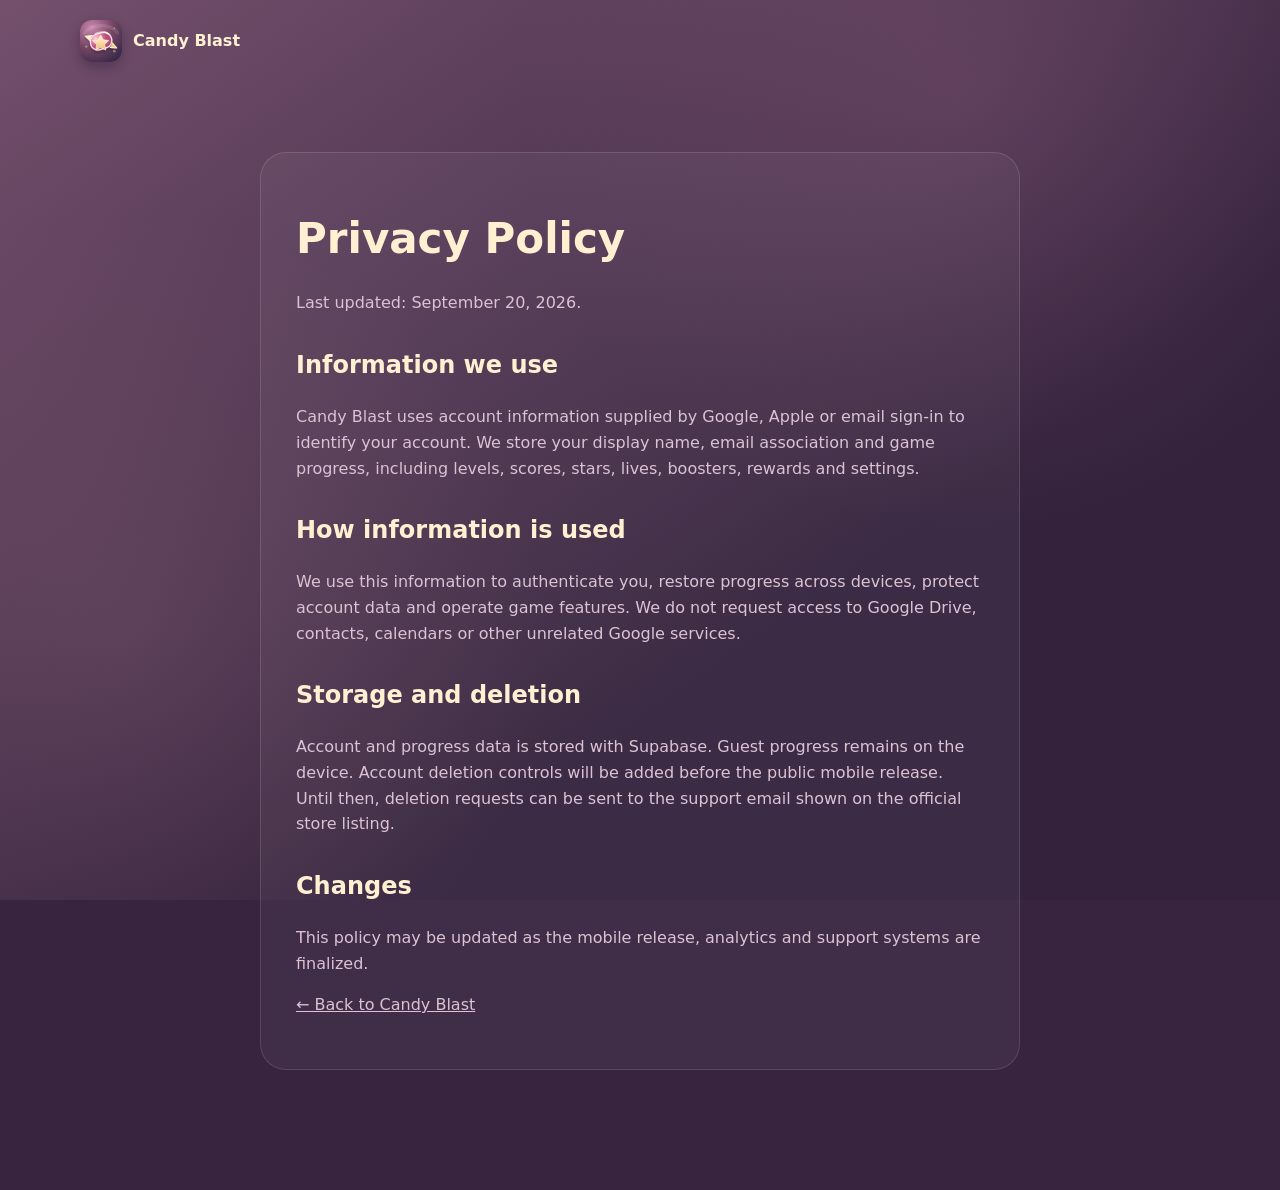
==== privacy.html @ 907bdbed "Launch Candy Blast official website" ====
<!doctype html><html lang="en"><head><meta charset="utf-8"><meta name="viewport" content="width=device-width,initial-scale=1"><title>Privacy — Candy Blast</title><link rel="stylesheet" href="styles.css"></head><body><header class="site-header"><a class="brand" href="/"><img src="images/ui/app.svg" alt=""><span>Candy Blast</span></a></header><main class="legal"><h1>Privacy Policy</h1><p>Last updated: September 20, 2026.</p><h2>Information we use</h2><p>Candy Blast uses account information supplied by Google, Apple or email sign-in to identify your account. We store your display name, email association and game progress, including levels, scores, stars, lives, boosters, rewards and settings.</p><h2>How information is used</h2><p>We use this information to authenticate you, restore progress across devices, protect account data and operate game features. We do not request access to Google Drive, contacts, calendars or other unrelated Google services.</p><h2>Storage and deletion</h2><p>Account and progress data is stored with Supabase. Guest progress remains on the device. Account deletion controls will be added before the public mobile release. Until then, deletion requests can be sent to the support email shown on the official store listing.</p><h2>Changes</h2><p>This policy may be updated as the mobile release, analytics and support systems are finalized.</p><p><a href="/">← Back to Candy Blast</a></p></main></body></html>
---- styles.css ----
:root{--plum:#493254;--wine:#76506d;--cream:#fff0d2;--pink:#f3a9bf;--mint:#d7edbd;--ink:#3d263c}*{box-sizing:border-box}html{scroll-behavior:smooth}body{margin:0;color:var(--cream);background:#38243f;font:500 16px/1.6 ui-rounded,"Segoe UI",system-ui,sans-serif}body::before{content:"";position:fixed;inset:0;z-index:-1;background:radial-gradient(circle at 75% 10%,#a46e913d,transparent 35%),radial-gradient(circle at 10% 70%,#e5a9b41c,transparent 32%),linear-gradient(145deg,#74506d,#34223c 65%)}a{color:inherit}.site-header{width:min(1120px,calc(100% - 40px));height:82px;margin:auto;display:flex;align-items:center;justify-content:space-between}.brand{display:flex;align-items:center;gap:11px;text-decoration:none;font-weight:850}.brand img{width:42px;height:42px;border-radius:12px;box-shadow:0 5px 12px #24132e55}.site-header nav{display:flex;gap:26px}.site-header nav a,footer a{text-decoration:none;color:#ead2e1;font-size:14px}.hero{width:min(1120px,calc(100% - 40px));min-height:650px;margin:auto;display:grid;grid-template-columns:1.15fr .85fr;align-items:center;gap:70px;padding:70px 0 90px}.eyebrow{font-size:11px;letter-spacing:3px;color:var(--mint);font-weight:800}.hero h1{font-size:clamp(52px,7vw,86px);line-height:.97;letter-spacing:-4px;margin:22px 0}.hero h1 em{color:var(--pink);font-style:normal}.hero-copy>p{max-width:610px;color:#e3cadb;font-size:18px}.store-row{display:flex;flex-wrap:wrap;gap:12px;margin:32px 0 12px}.store-badge{min-width:190px;display:flex;align-items:center;gap:12px;padding:10px 17px;border:1px solid #ffffff38;border-radius:15px;background:#fff7ef;color:var(--ink);box-shadow:0 5px 0 #20122855;font-weight:850}.store-badge b{font-size:23px}.store-badge small{display:block;font-size:9px;line-height:1.1;font-weight:650}.release-note{color:#cfb1c6}.phone{width:min(330px,78vw);aspect-ratio:.51;margin:auto;padding:13px;border:2px solid #ffffff3d;border-radius:52px;background:#2c1e31;box-shadow:inset 0 2px #ffffff35,0 35px 80px #1f112a88;transform:rotate(3deg)}.phone-screen{height:100%;overflow:hidden;border-radius:40px;padding:22px;background:radial-gradient(circle at 50% 5%,#a36d8d,#563853 72%);display:flex;flex-direction:column;align-items:center}.mini-top{width:100%;display:flex;justify-content:space-between;font-size:11px}.mini-top span{width:34px;height:34px;display:grid;place-items:center;border-radius:11px;background:#f3c9a9;color:#684158;font-weight:900}.mini-top i{font-style:normal;color:#f7a0ba;letter-spacing:2px}.app-mark{width:88px;margin:64px 0 18px;border-radius:22px;filter:drop-shadow(0 9px 6px #25142e66)}.phone-screen>strong{font-size:45px;line-height:.82;text-align:center;text-shadow:0 4px #432637}.phone-screen>strong em{font-style:normal;color:#f2b3c7}.mini-candies{display:flex;align-items:center;justify-content:center;height:120px}.mini-candies img{width:78px;margin:-10px;filter:drop-shadow(0 7px 5px #28163277)}.phone button{width:86%;height:55px;border:1px solid white;border-radius:18px;background:linear-gradient(#fff5cf,#edbc89);box-shadow:inset 0 3px #fff,0 5px #9b685f;color:#71465a;font:850 19px inherit}.features{width:min(1120px,calc(100% - 40px));margin:0 auto 100px;display:grid;grid-template-columns:repeat(3,1fr);gap:16px}.features article{padding:28px;border:1px solid #ffffff20;border-radius:25px;background:#ffffff0b}.features b{font-size:30px;color:var(--mint)}.features h2{margin:8px 0;font-size:19px}.features p{margin:0;color:#cfb7c8;font-size:14px}footer{width:min(1120px,calc(100% - 40px));margin:auto;padding:26px 0 38px;border-top:1px solid #ffffff1d;display:flex;justify-content:space-between;color:#bda4b5;font-size:13px}footer span:last-child{display:flex;gap:20px}.legal{width:min(760px,calc(100% - 40px));margin:70px auto 120px;padding:35px;border:1px solid #ffffff20;border-radius:26px;background:#ffffff0b}.legal h1{font-size:42px;line-height:1.1}.legal h2{margin-top:30px}.legal p,.legal li{color:#dbc3d3}@media(max-width:760px){.site-header nav a:not(:last-child){display:none}.hero{grid-template-columns:1fr;padding-top:45px;text-align:center}.hero-copy>p{margin-inline:auto}.store-row{justify-content:center}.phone{transform:none}.features{grid-template-columns:1fr}.hero h1{letter-spacing:-2.5px}footer{gap:20px;flex-direction:column}.legal{margin-top:30px;padding:24px}}
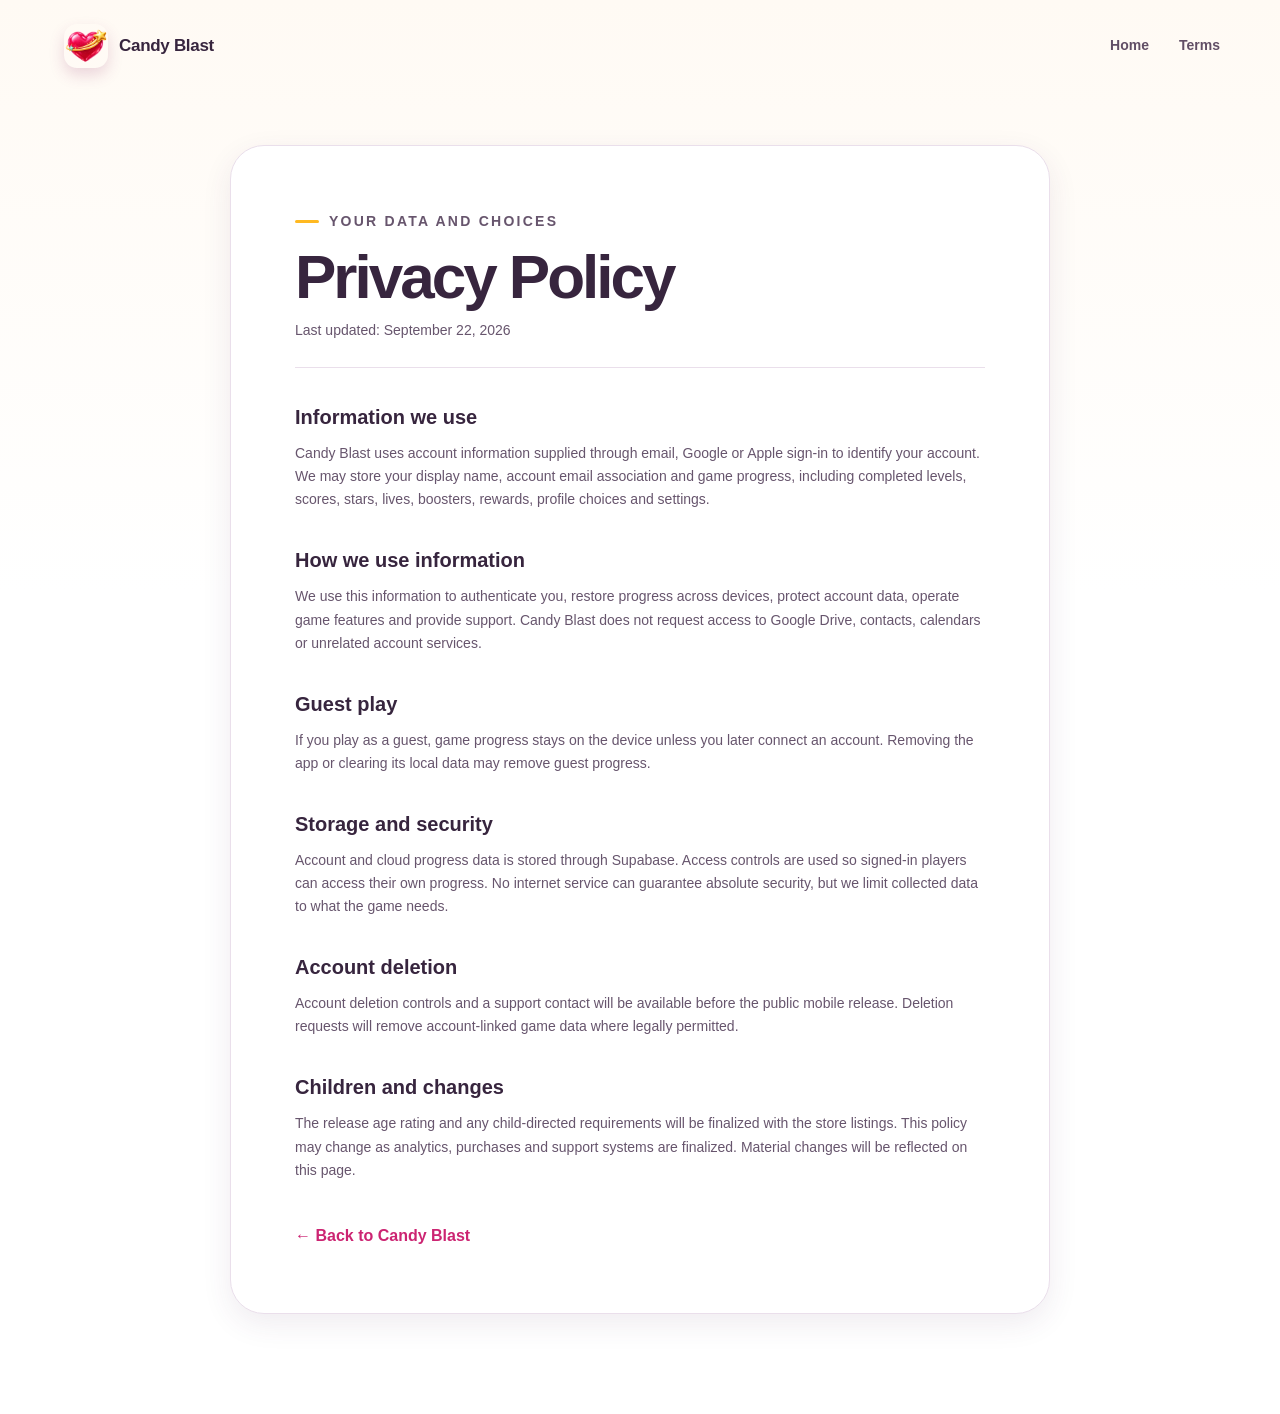
==== commit 2c39391b: "Rebuild official site with responsive light design" ====
--- a/privacy.html
+++ b/privacy.html
@@ -1 +1,42 @@
-<!doctype html><html lang="en"><head><meta charset="utf-8"><meta name="viewport" content="width=device-width,initial-scale=1"><title>Privacy — Candy Blast</title><link rel="stylesheet" href="styles.css"></head><body><header class="site-header"><a class="brand" href="/"><img src="images/ui/app.svg" alt=""><span>Candy Blast</span></a></header><main class="legal"><h1>Privacy Policy</h1><p>Last updated: September 20, 2026.</p><h2>Information we use</h2><p>Candy Blast uses account information supplied by Google, Apple or email sign-in to identify your account. We store your display name, email association and game progress, including levels, scores, stars, lives, boosters, rewards and settings.</p><h2>How information is used</h2><p>We use this information to authenticate you, restore progress across devices, protect account data and operate game features. We do not request access to Google Drive, contacts, calendars or other unrelated Google services.</p><h2>Storage and deletion</h2><p>Account and progress data is stored with Supabase. Guest progress remains on the device. Account deletion controls will be added before the public mobile release. Until then, deletion requests can be sent to the support email shown on the official store listing.</p><h2>Changes</h2><p>This policy may be updated as the mobile release, analytics and support systems are finalized.</p><p><a href="/">← Back to Candy Blast</a></p></main></body></html>+<!doctype html>
+<html lang="en">
+<head>
+  <meta charset="utf-8">
+  <meta name="viewport" content="width=device-width, initial-scale=1, viewport-fit=cover">
+  <meta name="theme-color" content="#fffaf4">
+  <meta name="description" content="Candy Blast privacy policy.">
+  <title>Privacy Policy — Candy Blast</title>
+  <link rel="icon" href="images/ui/app-icon-512.png">
+  <link rel="stylesheet" href="styles.css">
+  <script defer src="script.js"></script>
+</head>
+<body class="legal-page">
+  <a class="skip-link" href="#main">Skip to content</a>
+  <header class="site-header is-scrolled" data-header>
+    <div class="nav-shell">
+      <a class="brand" href="/" aria-label="Candy Blast home"><img src="images/ui/app-icon-512.png" alt="" width="48" height="48"><span>Candy Blast</span></a>
+      <nav class="site-nav legal-nav" aria-label="Legal navigation"><a href="/">Home</a><a href="terms.html">Terms</a></nav>
+    </div>
+  </header>
+  <main class="legal-main" id="main">
+    <article class="legal-card">
+      <p class="eyebrow"><span></span> Your data and choices</p>
+      <h1>Privacy Policy</h1>
+      <p class="legal-date">Last updated: September 22, 2026</p>
+      <h2>Information we use</h2>
+      <p>Candy Blast uses account information supplied through email, Google or Apple sign-in to identify your account. We may store your display name, account email association and game progress, including completed levels, scores, stars, lives, boosters, rewards, profile choices and settings.</p>
+      <h2>How we use information</h2>
+      <p>We use this information to authenticate you, restore progress across devices, protect account data, operate game features and provide support. Candy Blast does not request access to Google Drive, contacts, calendars or unrelated account services.</p>
+      <h2>Guest play</h2>
+      <p>If you play as a guest, game progress stays on the device unless you later connect an account. Removing the app or clearing its local data may remove guest progress.</p>
+      <h2>Storage and security</h2>
+      <p>Account and cloud progress data is stored through Supabase. Access controls are used so signed-in players can access their own progress. No internet service can guarantee absolute security, but we limit collected data to what the game needs.</p>
+      <h2>Account deletion</h2>
+      <p>Account deletion controls and a support contact will be available before the public mobile release. Deletion requests will remove account-linked game data where legally permitted.</p>
+      <h2>Children and changes</h2>
+      <p>The release age rating and any child-directed requirements will be finalized with the store listings. This policy may change as analytics, purchases and support systems are finalized. Material changes will be reflected on this page.</p>
+      <a class="legal-back" href="/">← Back to Candy Blast</a>
+    </article>
+  </main>
+</body>
+</html>
--- a/styles.css
+++ b/styles.css
@@ -1 +1,620 @@
-:root{--plum:#493254;--wine:#76506d;--cream:#fff0d2;--pink:#f3a9bf;--mint:#d7edbd;--ink:#3d263c}*{box-sizing:border-box}html{scroll-behavior:smooth}body{margin:0;color:var(--cream);background:#38243f;font:500 16px/1.6 ui-rounded,"Segoe UI",system-ui,sans-serif}body::before{content:"";position:fixed;inset:0;z-index:-1;background:radial-gradient(circle at 75% 10%,#a46e913d,transparent 35%),radial-gradient(circle at 10% 70%,#e5a9b41c,transparent 32%),linear-gradient(145deg,#74506d,#34223c 65%)}a{color:inherit}.site-header{width:min(1120px,calc(100% - 40px));height:82px;margin:auto;display:flex;align-items:center;justify-content:space-between}.brand{display:flex;align-items:center;gap:11px;text-decoration:none;font-weight:850}.brand img{width:42px;height:42px;border-radius:12px;box-shadow:0 5px 12px #24132e55}.site-header nav{display:flex;gap:26px}.site-header nav a,footer a{text-decoration:none;color:#ead2e1;font-size:14px}.hero{width:min(1120px,calc(100% - 40px));min-height:650px;margin:auto;display:grid;grid-template-columns:1.15fr .85fr;align-items:center;gap:70px;padding:70px 0 90px}.eyebrow{font-size:11px;letter-spacing:3px;color:var(--mint);font-weight:800}.hero h1{font-size:clamp(52px,7vw,86px);line-height:.97;letter-spacing:-4px;margin:22px 0}.hero h1 em{color:var(--pink);font-style:normal}.hero-copy>p{max-width:610px;color:#e3cadb;font-size:18px}.store-row{display:flex;flex-wrap:wrap;gap:12px;margin:32px 0 12px}.store-badge{min-width:190px;display:flex;align-items:center;gap:12px;padding:10px 17px;border:1px solid #ffffff38;border-radius:15px;background:#fff7ef;color:var(--ink);box-shadow:0 5px 0 #20122855;font-weight:850}.store-badge b{font-size:23px}.store-badge small{display:block;font-size:9px;line-height:1.1;font-weight:650}.release-note{color:#cfb1c6}.phone{width:min(330px,78vw);aspect-ratio:.51;margin:auto;padding:13px;border:2px solid #ffffff3d;border-radius:52px;background:#2c1e31;box-shadow:inset 0 2px #ffffff35,0 35px 80px #1f112a88;transform:rotate(3deg)}.phone-screen{height:100%;overflow:hidden;border-radius:40px;padding:22px;background:radial-gradient(circle at 50% 5%,#a36d8d,#563853 72%);display:flex;flex-direction:column;align-items:center}.mini-top{width:100%;display:flex;justify-content:space-between;font-size:11px}.mini-top span{width:34px;height:34px;display:grid;place-items:center;border-radius:11px;background:#f3c9a9;color:#684158;font-weight:900}.mini-top i{font-style:normal;color:#f7a0ba;letter-spacing:2px}.app-mark{width:88px;margin:64px 0 18px;border-radius:22px;filter:drop-shadow(0 9px 6px #25142e66)}.phone-screen>strong{font-size:45px;line-height:.82;text-align:center;text-shadow:0 4px #432637}.phone-screen>strong em{font-style:normal;color:#f2b3c7}.mini-candies{display:flex;align-items:center;justify-content:center;height:120px}.mini-candies img{width:78px;margin:-10px;filter:drop-shadow(0 7px 5px #28163277)}.phone button{width:86%;height:55px;border:1px solid white;border-radius:18px;background:linear-gradient(#fff5cf,#edbc89);box-shadow:inset 0 3px #fff,0 5px #9b685f;color:#71465a;font:850 19px inherit}.features{width:min(1120px,calc(100% - 40px));margin:0 auto 100px;display:grid;grid-template-columns:repeat(3,1fr);gap:16px}.features article{padding:28px;border:1px solid #ffffff20;border-radius:25px;background:#ffffff0b}.features b{font-size:30px;color:var(--mint)}.features h2{margin:8px 0;font-size:19px}.features p{margin:0;color:#cfb7c8;font-size:14px}footer{width:min(1120px,calc(100% - 40px));margin:auto;padding:26px 0 38px;border-top:1px solid #ffffff1d;display:flex;justify-content:space-between;color:#bda4b5;font-size:13px}footer span:last-child{display:flex;gap:20px}.legal{width:min(760px,calc(100% - 40px));margin:70px auto 120px;padding:35px;border:1px solid #ffffff20;border-radius:26px;background:#ffffff0b}.legal h1{font-size:42px;line-height:1.1}.legal h2{margin-top:30px}.legal p,.legal li{color:#dbc3d3}@media(max-width:760px){.site-header nav a:not(:last-child){display:none}.hero{grid-template-columns:1fr;padding-top:45px;text-align:center}.hero-copy>p{margin-inline:auto}.store-row{justify-content:center}.phone{transform:none}.features{grid-template-columns:1fr}.hero h1{letter-spacing:-2.5px}footer{gap:20px;flex-direction:column}.legal{margin-top:30px;padding:24px}}
+:root {
+  --ink: #37253e;
+  --ink-soft: #67556d;
+  --pink: #ec3f8f;
+  --pink-deep: #cc2472;
+  --pink-soft: #fff0f7;
+  --gold: #ffb921;
+  --cream: #fffaf4;
+  --paper: #ffffff;
+  --blue: #24a9e8;
+  --green: #35bf8b;
+  --line: #eadfeb;
+  --shadow-sm: 0 10px 30px rgba(81, 48, 85, .09);
+  --shadow-lg: 0 28px 80px rgba(75, 40, 83, .16);
+  --radius-md: 24px;
+  --radius-lg: 36px;
+  --shell: min(1180px, calc(100% - 40px));
+}
+
+* { box-sizing: border-box; }
+html { scroll-behavior: smooth; scroll-padding-top: 92px; }
+body {
+  margin: 0;
+  color: var(--ink);
+  background: var(--cream);
+  font: 500 16px/1.65 "Trebuchet MS", "Segoe UI", Arial, sans-serif;
+  -webkit-font-smoothing: antialiased;
+  overflow-x: hidden;
+}
+button { font-family: inherit; }
+img, svg { display: block; max-width: 100%; }
+button, a { -webkit-tap-highlight-color: transparent; }
+a { color: inherit; }
+h1, h2, h3, p { margin-top: 0; }
+h1, h2, h3 {
+  font-family: "Arial Rounded MT Bold", "Trebuchet MS", "Segoe UI", Arial, sans-serif;
+  text-wrap: balance;
+}
+p { text-wrap: pretty; }
+.section-shell { width: var(--shell); margin-inline: auto; }
+.section-pad { padding: 112px 0; }
+.skip-link {
+  position: fixed;
+  top: 12px;
+  left: 12px;
+  z-index: 1000;
+  padding: 10px 15px;
+  color: white;
+  background: var(--ink);
+  border-radius: 10px;
+  transform: translateY(-150%);
+}
+.skip-link:focus { transform: translateY(0); }
+
+.site-header {
+  position: fixed;
+  inset: 0 0 auto;
+  z-index: 100;
+  padding-top: max(12px, env(safe-area-inset-top));
+  transition: padding .25s ease, background .25s ease, box-shadow .25s ease;
+}
+.site-header.is-scrolled {
+  padding-top: max(7px, env(safe-area-inset-top));
+  background: rgba(255, 250, 244, .88);
+  box-shadow: 0 1px rgba(88, 51, 85, .08);
+  backdrop-filter: blur(18px) saturate(1.4);
+}
+.nav-shell {
+  width: var(--shell);
+  min-height: 68px;
+  margin-inline: auto;
+  padding: 8px 10px 8px 14px;
+  display: flex;
+  align-items: center;
+  justify-content: space-between;
+  gap: 24px;
+}
+.brand {
+  display: inline-flex;
+  align-items: center;
+  gap: 11px;
+  color: var(--ink);
+  text-decoration: none;
+  font-size: 17px;
+  font-weight: 850;
+  letter-spacing: -.3px;
+}
+.brand img { width: 44px; height: 44px; border-radius: 13px; box-shadow: 0 7px 15px rgba(146, 43, 102, .18); }
+.site-nav { display: flex; align-items: center; gap: 30px; }
+.site-nav a {
+  position: relative;
+  color: #614e65;
+  text-decoration: none;
+  font-size: 14px;
+  font-weight: 750;
+  transition: color .2s ease;
+}
+.site-nav a:not(.nav-cta)::after {
+  content: "";
+  position: absolute;
+  left: 0; right: 0; bottom: -5px;
+  height: 2px;
+  border-radius: 2px;
+  background: var(--pink);
+  transform: scaleX(0);
+  transition: transform .2s ease;
+}
+.site-nav a:hover { color: var(--pink-deep); }
+.site-nav a:hover::after { transform: scaleX(1); }
+.site-nav .nav-cta {
+  padding: 11px 18px;
+  color: white;
+  background: linear-gradient(180deg, #f75aa4, #df2d80);
+  border-radius: 14px;
+  box-shadow: 0 7px 16px rgba(222, 45, 128, .22), inset 0 1px rgba(255,255,255,.45);
+}
+.menu-button {
+  display: none;
+  width: 44px;
+  height: 44px;
+  padding: 11px;
+  border: 0;
+  border-radius: 13px;
+  background: white;
+  box-shadow: var(--shadow-sm);
+}
+.menu-button span { display: block; height: 2px; margin: 5px 0; border-radius: 2px; background: var(--ink); transition: transform .2s, opacity .2s; }
+
+.hero {
+  position: relative;
+  min-height: 820px;
+  padding: 132px 0 80px;
+  overflow: hidden;
+  background:
+    radial-gradient(circle at 75% 25%, rgba(255, 219, 121, .42), transparent 28%),
+    radial-gradient(circle at 13% 42%, rgba(255, 178, 216, .28), transparent 30%),
+    linear-gradient(180deg, #fffdf9 0%, #fff6ee 78%, #fff 100%);
+}
+.hero::before {
+  content: "";
+  position: absolute;
+  inset: 0;
+  opacity: .35;
+  pointer-events: none;
+  background-image: radial-gradient(rgba(227, 108, 161, .24) 1px, transparent 1px);
+  background-size: 24px 24px;
+  mask-image: linear-gradient(to bottom, #000, transparent 72%);
+}
+.hero-inner {
+  position: relative;
+  z-index: 2;
+  width: var(--shell);
+  margin-inline: auto;
+  display: grid;
+  grid-template-columns: minmax(0, 1fr) minmax(400px, .82fr);
+  align-items: center;
+  gap: clamp(45px, 7vw, 105px);
+}
+.hero-copy { padding: 35px 0 70px; }
+.eyebrow {
+  margin-bottom: 19px;
+  display: flex;
+  align-items: center;
+  gap: 10px;
+  color: var(--pink-deep);
+  font-size: 11px;
+  font-weight: 900;
+  letter-spacing: 2.25px;
+  text-transform: uppercase;
+}
+.eyebrow > span { width: 24px; height: 3px; border-radius: 5px; background: var(--gold); }
+.eyebrow.centered { justify-content: center; }
+.hero-logo { width: min(355px, 78%); height: auto; margin: 0 0 11px -14px; filter: drop-shadow(0 13px 13px rgba(179, 47, 113, .13)); }
+.hero h1 {
+  max-width: 650px;
+  margin-bottom: 23px;
+  font-size: clamp(46px, 5.6vw, 76px);
+  line-height: .99;
+  letter-spacing: -4.1px;
+  font-weight: 900;
+}
+.hero h1 span { color: var(--pink); }
+.hero-lead { max-width: 590px; margin-bottom: 29px; color: var(--ink-soft); font-size: clamp(17px, 2vw, 20px); line-height: 1.65; }
+.store-actions { display: flex; flex-wrap: wrap; gap: 12px; }
+.store-button {
+  min-width: 194px;
+  min-height: 60px;
+  padding: 9px 18px;
+  display: flex;
+  align-items: center;
+  gap: 12px;
+  color: white;
+  border: 1px solid #2b1b2f;
+  border-radius: 17px;
+  background: linear-gradient(180deg, #49354f, #2e2033);
+  box-shadow: 0 8px 20px rgba(51, 30, 57, .18), inset 0 1px rgba(255,255,255,.15);
+  opacity: 1;
+  text-align: left;
+}
+.store-button svg { width: 28px; height: 28px; flex: none; fill: white; }
+.store-button span { display: grid; }
+.store-button small { font-size: 9px; line-height: 1.1; letter-spacing: .2px; }
+.store-button strong { font-size: 17px; line-height: 1.3; }
+.release-note { margin: 16px 0 0; color: #837187; font-size: 13px; font-weight: 650; }
+.release-note span { margin-right: 5px; color: var(--gold); }
+.hero-stage { position: relative; min-height: 610px; display: grid; place-items: center; }
+.hero-orb { position: absolute; border-radius: 50%; filter: blur(1px); }
+.hero-orb-one { width: 490px; height: 490px; right: -150px; top: 70px; background: rgba(255, 219, 116, .22); }
+.hero-orb-two { width: 270px; height: 270px; left: -120px; bottom: 10px; background: rgba(238, 88, 157, .1); }
+.phone {
+  position: relative;
+  z-index: 3;
+  width: 316px;
+  aspect-ratio: .51;
+  padding: 11px;
+  border: 2px solid #3b2940;
+  border-radius: 55px;
+  background: #49364e;
+  box-shadow: inset 0 0 0 2px rgba(255,255,255,.25), 0 35px 75px rgba(89, 45, 91, .22), 0 8px 18px rgba(63, 31, 67, .15);
+  transform: rotate(2.6deg);
+}
+.phone::before { content: ""; position: absolute; inset: 7px; border: 1px solid rgba(255,255,255,.25); border-radius: 47px; pointer-events: none; }
+.phone-speaker { position: absolute; z-index: 9; width: 84px; height: 24px; top: 17px; left: 50%; border-radius: 20px; background: #302235; transform: translateX(-50%); }
+.phone-screen { position: relative; height: 100%; overflow: hidden; border-radius: 43px; color: white; background: #66d4ee; }
+.phone-world { position: absolute; inset: 0; width: 100%; height: 100%; object-fit: cover; }
+.phone-shade { position: absolute; inset: 0; background: linear-gradient(to bottom, rgba(44,26,50,.16), transparent 28%, transparent 58%, rgba(42,24,47,.25)); }
+.phone-status { position: relative; z-index: 2; padding: 14px 23px 0; display: flex; justify-content: space-between; font-size: 9px; font-weight: 800; }
+.phone-player {
+  position: relative;
+  z-index: 2;
+  margin: 26px 16px 0;
+  padding: 9px 10px;
+  display: grid;
+  grid-template-columns: 38px 1fr auto;
+  align-items: center;
+  gap: 9px;
+  border: 1px solid rgba(255,255,255,.5);
+  border-radius: 18px;
+  background: rgba(255,255,255,.78);
+  box-shadow: 0 7px 20px rgba(45,85,95,.14);
+  backdrop-filter: blur(12px);
+  color: var(--ink);
+}
+.phone-player > span { width: 38px; height: 38px; display: grid; place-items: center; border-radius: 13px; background: linear-gradient(145deg, #fff1b3, #ffb6cd); font-size: 11px; font-weight: 900; }
+.phone-player div { display: grid; line-height: 1.2; }
+.phone-player strong { font-size: 11px; }
+.phone-player small { color: #867388; font-size: 8px; }
+.phone-player > b { color: var(--pink); font-size: 11px; }
+.phone-logo { position: relative; z-index: 2; width: 225px; margin: 94px auto 0; filter: drop-shadow(0 8px 8px rgba(48,31,54,.25)); }
+.play-pill {
+  position: relative;
+  z-index: 2;
+  width: 190px;
+  height: 58px;
+  margin: 42px auto 0;
+  display: flex;
+  align-items: center;
+  justify-content: center;
+  gap: 19px;
+  color: #824264;
+  border: 2px solid white;
+  border-radius: 22px;
+  background: linear-gradient(180deg, #fff6c9, #ffc97e);
+  box-shadow: inset 0 2px white, 0 7px 0 #d98667, 0 13px 25px rgba(77,47,70,.24);
+  font-size: 19px;
+  font-weight: 900;
+}
+.play-pill i { width: 29px; height: 29px; display: grid; place-items: center; border-radius: 50%; color: white; background: var(--pink); font-size: 12px; font-style: normal; }
+.phone-dock {
+  position: absolute;
+  z-index: 2;
+  left: 50%;
+  bottom: 21px;
+  width: 198px;
+  padding: 9px 16px;
+  display: flex;
+  justify-content: space-between;
+  border: 1px solid rgba(255,255,255,.48);
+  border-radius: 21px;
+  background: rgba(255,255,255,.73);
+  backdrop-filter: blur(12px);
+  transform: translateX(-50%);
+}
+.phone-dock span { width: 31px; height: 31px; padding: 7px; border-radius: 11px; background: white; box-shadow: 0 4px 10px rgba(70,39,75,.1); }
+.phone-dock svg { fill: var(--pink); }
+.floating-candy { position: absolute; z-index: 4; filter: drop-shadow(0 13px 12px rgba(98,48,90,.17)); }
+.candy-a { width: 112px; left: 15px; top: 112px; transform: rotate(-17deg); animation: float-a 5.5s ease-in-out infinite; }
+.candy-b { width: 105px; right: 5px; top: 68px; transform: rotate(14deg); animation: float-b 6s ease-in-out infinite; }
+.candy-c { width: 91px; right: 1px; bottom: 85px; transform: rotate(11deg); animation: float-a 6.7s ease-in-out infinite reverse; }
+.hero-badge {
+  position: absolute;
+  z-index: 5;
+  display: flex;
+  align-items: center;
+  gap: 9px;
+  border: 1px solid rgba(255,255,255,.85);
+  background: rgba(255,255,255,.88);
+  box-shadow: var(--shadow-sm);
+  backdrop-filter: blur(14px);
+}
+.badge-level { left: -4px; bottom: 108px; padding: 12px 16px; border-radius: 19px; transform: rotate(-5deg); }
+.badge-level strong { color: var(--pink); font-size: 28px; line-height: 1; }
+.badge-level span { color: var(--ink-soft); font-size: 10px; font-weight: 800; line-height: 1.15; text-transform: uppercase; }
+.badge-cloud { right: -15px; top: 225px; padding: 10px 14px; border-radius: 17px; color: #5d4a62; font-size: 11px; font-weight: 800; transform: rotate(4deg); }
+.badge-cloud svg { width: 25px; height: 25px; fill: #58c9ed; }
+.hero-wave { position: absolute; z-index: 1; left: -2%; right: -2%; bottom: -32px; height: 80px; border-radius: 50% 50% 0 0 / 55% 55% 0 0; background: white; }
+
+.quick-facts { position: relative; z-index: 3; padding: 18px 0 38px; background: white; }
+.quick-facts-grid { display: grid; grid-template-columns: repeat(4, 1fr); }
+.quick-facts-grid div { padding: 14px 28px; display: grid; place-items: center; text-align: center; border-right: 1px solid var(--line); }
+.quick-facts-grid div:last-child { border-right: 0; }
+.quick-facts-grid strong { color: var(--pink); font-size: 27px; line-height: 1.1; }
+.quick-facts-grid span { color: var(--ink-soft); font-size: 12px; font-weight: 700; }
+
+.play-section { overflow: hidden; }
+.split-layout { display: grid; grid-template-columns: minmax(380px, .95fr) 1fr; align-items: center; gap: clamp(55px, 9vw, 120px); }
+.board-showcase { position: relative; min-height: 560px; display: grid; place-items: center; }
+.board-glow { position: absolute; width: 470px; height: 470px; border-radius: 50%; background: radial-gradient(circle, #ffd8ea 0%, #fff0d3 45%, transparent 72%); }
+.board-card {
+  position: relative;
+  z-index: 2;
+  width: min(450px, 100%);
+  padding: 18px;
+  border: 1px solid #eaddeb;
+  border-radius: 35px;
+  background: linear-gradient(145deg, #fff, #fff9fc);
+  box-shadow: var(--shadow-lg), inset 0 1px white;
+  transform: rotate(-2.3deg);
+}
+.board-head { margin-bottom: 13px; display: grid; grid-template-columns: 1fr auto 1fr; align-items: center; color: var(--ink-soft); font-size: 10px; font-weight: 750; text-align: center; }
+.board-head > span:last-child { text-align: right; }
+.board-head > span:first-child { text-align: left; }
+.board-head b { color: var(--pink); font-size: 19px; }
+.board-head strong { font-size: 12px; }
+.candy-grid { padding: 12px; display: grid; grid-template-columns: repeat(5, 1fr); gap: 7px; border: 1px solid rgba(255,255,255,.8); border-radius: 25px; background: linear-gradient(145deg, #bfeefa, #e9d5fb); box-shadow: inset 0 5px 16px rgba(83,102,144,.15); }
+.candy-grid img { width: 100%; aspect-ratio: 1; padding: 4px; object-fit: contain; filter: drop-shadow(0 6px 5px rgba(78,45,87,.16)); }
+.candy-grid .candy-pop { animation: candy-pop 2.4s ease-in-out infinite; }
+.candy-grid .candy-pop:nth-child(13) { animation-delay: .12s; }
+.candy-grid .candy-pop:nth-child(14) { animation-delay: .24s; }
+.combo-chip { position: absolute; z-index: 4; right: -8px; top: 105px; padding: 12px 17px; display: grid; border: 2px solid white; border-radius: 19px; color: white; background: linear-gradient(145deg, #ffb72f, #ff6c56); box-shadow: 0 15px 30px rgba(219,91,64,.25); text-align: center; transform: rotate(7deg); }
+.combo-chip span { font-size: 18px; font-weight: 950; line-height: 1; }
+.combo-chip b { font-size: 10px; letter-spacing: 1px; }
+.section-copy h2, .section-heading h2, .faq-layout h2, .account-copy h2 {
+  margin-bottom: 22px;
+  font-size: clamp(38px, 5vw, 58px);
+  line-height: 1.05;
+  letter-spacing: -2.8px;
+  font-weight: 900;
+}
+.section-copy h2 em { color: var(--pink); font-style: normal; }
+.section-copy > p, .section-heading > p, .account-copy > p, .faq-layout .section-copy > p { color: var(--ink-soft); font-size: 17px; }
+.check-list { margin: 30px 0 0; padding: 0; display: grid; gap: 17px; list-style: none; }
+.check-list li { display: flex; align-items: flex-start; gap: 13px; color: var(--ink-soft); font-size: 14px; }
+.check-list li i { width: 27px; height: 27px; flex: none; display: grid; place-items: center; border-radius: 9px; background: #e8fbf4; }
+.check-list svg { width: 16px; fill: none; stroke: var(--green); stroke-width: 2.6; stroke-linecap: round; stroke-linejoin: round; }
+.check-list strong { color: var(--ink); }
+
+.worlds-section { background: #fff; }
+.section-heading { max-width: 720px; margin: 0 auto 51px; text-align: center; }
+.section-heading > p { max-width: 590px; margin-inline: auto; }
+.world-grid { display: grid; grid-template-columns: repeat(4, 1fr); gap: 18px; }
+.world-card { position: relative; min-height: 455px; overflow: hidden; border-radius: 29px; box-shadow: var(--shadow-sm); background: #eee; isolation: isolate; }
+.world-card::after { content: ""; position: absolute; inset: 0; z-index: -1; background: linear-gradient(to top, rgba(44,25,48,.88), rgba(44,25,48,.06) 65%); }
+.world-card img { position: absolute; z-index: -2; inset: 0; width: 100%; height: 100%; object-fit: cover; transition: transform .6s cubic-bezier(.2,.7,.2,1); }
+.world-card:hover img { transform: scale(1.045); }
+.world-card > div { position: absolute; inset: auto 25px 23px; color: white; }
+.world-card span { font-size: 9px; font-weight: 900; letter-spacing: 2px; text-transform: uppercase; }
+.world-card h3 { margin: 5px 0 6px; font-size: 23px; line-height: 1.1; }
+.world-card p { margin: 0; color: rgba(255,255,255,.8); font-size: 12px; line-height: 1.45; }
+
+.feature-section { background: linear-gradient(180deg, #fff9f2, #fffdf9); }
+.feature-grid { display: grid; grid-template-columns: repeat(4, 1fr); gap: 17px; }
+.feature-card { padding: 28px; border: 1px solid var(--line); border-radius: 27px; background: rgba(255,255,255,.83); box-shadow: 0 12px 30px rgba(82,47,85,.055); }
+.feature-icon { width: 53px; height: 53px; margin-bottom: 23px; padding: 14px; border-radius: 17px; }
+.feature-icon svg { width: 100%; height: 100%; fill: none; stroke: currentColor; stroke-width: 1.9; stroke-linecap: round; stroke-linejoin: round; }
+.feature-icon.pink { color: #e43b88; background: #ffe9f3; }
+.feature-icon.blue { color: #179cd7; background: #e6f7ff; }
+.feature-icon.yellow { color: #df9810; background: #fff4d4; }
+.feature-icon.green { color: #24a97b; background: #e4f9f1; }
+.feature-card h3 { margin-bottom: 10px; font-size: 18px; }
+.feature-card p { margin: 0; color: var(--ink-soft); font-size: 13px; line-height: 1.6; }
+
+.account-section { background: white; }
+.account-card {
+  position: relative;
+  min-height: 430px;
+  padding: clamp(38px, 6vw, 75px);
+  display: grid;
+  grid-template-columns: 1fr .9fr;
+  align-items: center;
+  gap: 60px;
+  overflow: hidden;
+  border-radius: 42px;
+  background:
+    radial-gradient(circle at 84% 10%, rgba(255,255,255,.7), transparent 30%),
+    linear-gradient(135deg, #ffedf6, #fff3d9 55%, #e8f8ff);
+}
+.account-card::before { content: ""; position: absolute; width: 350px; height: 350px; right: -100px; bottom: -190px; border-radius: 50%; border: 55px solid rgba(255,255,255,.5); }
+.account-copy { position: relative; z-index: 2; }
+.account-copy h2 { max-width: 520px; }
+.account-copy > p { max-width: 560px; }
+.account-points { display: flex; flex-wrap: wrap; gap: 15px 23px; margin-top: 26px; color: #59465e; font-size: 12px; font-weight: 800; }
+.account-points span { display: flex; align-items: center; gap: 7px; }
+.account-points i { width: 8px; height: 8px; border: 2px solid white; border-radius: 50%; background: var(--green); box-shadow: 0 0 0 3px rgba(53,191,139,.16); }
+.profile-stack { position: relative; min-height: 250px; z-index: 2; }
+.profile-card { position: absolute; display: flex; align-items: center; border: 1px solid rgba(255,255,255,.9); background: rgba(255,255,255,.86); box-shadow: var(--shadow-lg); backdrop-filter: blur(13px); }
+.profile-card img { object-fit: contain; }
+.profile-back { top: 5px; right: 15px; width: 230px; padding: 17px; gap: 14px; border-radius: 23px; transform: rotate(8deg); opacity: .75; }
+.profile-back img { width: 53px; }
+.profile-back span { color: var(--ink-soft); font-size: 12px; }
+.profile-back b { display: block; color: var(--ink); font-size: 22px; }
+.profile-front { left: 0; right: 0; top: 72px; min-height: 120px; padding: 19px; gap: 15px; border-radius: 27px; transform: rotate(-3deg); }
+.profile-front img { width: 70px; height: 70px; border-radius: 20px; }
+.profile-front div { min-width: 0; display: grid; }
+.profile-front small { color: var(--ink-soft); font-size: 9px; }
+.profile-front strong { overflow: hidden; font-size: 17px; text-overflow: ellipsis; white-space: nowrap; }
+.profile-front span { color: #dd9b11; font-size: 10px; font-weight: 800; }
+.profile-front > b { margin-left: auto; padding: 7px 9px; color: #20946e; border-radius: 10px; background: #e1f8ef; font-size: 9px; text-transform: uppercase; }
+
+.faq-section { background: #fffaf4; }
+.faq-layout { display: grid; grid-template-columns: .72fr 1fr; gap: clamp(55px, 9vw, 120px); align-items: start; }
+.faq-list { display: grid; border-top: 1px solid var(--line); }
+.faq-list details { border-bottom: 1px solid var(--line); }
+.faq-list summary { padding: 22px 4px; display: flex; align-items: center; justify-content: space-between; gap: 18px; cursor: pointer; list-style: none; font-size: 15px; font-weight: 800; }
+.faq-list summary::-webkit-details-marker { display: none; }
+.faq-list summary span { position: relative; width: 24px; height: 24px; flex: none; border-radius: 50%; background: white; box-shadow: 0 4px 12px rgba(82,47,85,.08); }
+.faq-list summary span::before, .faq-list summary span::after { content: ""; position: absolute; inset: 11px 6px auto; height: 2px; background: var(--pink); border-radius: 2px; transition: transform .2s; }
+.faq-list summary span::after { transform: rotate(90deg); }
+.faq-list details[open] summary span::after { transform: rotate(0); }
+.faq-list details p { padding: 0 45px 21px 4px; color: var(--ink-soft); font-size: 14px; }
+
+.final-cta { position: relative; padding: 110px 0; overflow: hidden; background: linear-gradient(145deg, #f04996, #d9257a); color: white; text-align: center; }
+.final-cta::before { content: ""; position: absolute; inset: 0; opacity: .23; background-image: radial-gradient(white 1px, transparent 1px); background-size: 22px 22px; }
+.final-cta-inner { position: relative; z-index: 2; }
+.final-cta-inner > img { width: 235px; margin: 0 auto 8px; filter: drop-shadow(0 12px 13px rgba(105,16,68,.2)); }
+.final-cta h2 { max-width: 700px; margin: 0 auto 13px; font-size: clamp(38px, 5.5vw, 64px); line-height: 1; letter-spacing: -3px; }
+.final-cta p { color: rgba(255,255,255,.82); }
+.final-cta a { display: inline-block; margin-top: 13px; padding: 14px 23px; color: #a81f62; border: 2px solid white; border-radius: 16px; background: white; box-shadow: 0 8px 0 #b72a6c, 0 15px 25px rgba(105,16,68,.18); font-size: 13px; font-weight: 900; text-decoration: none; }
+.cta-candy { position: absolute; z-index: 1; width: min(230px, 23vw); filter: drop-shadow(0 18px 16px rgba(105,16,68,.2)); opacity: .9; }
+.cta-left { left: -40px; bottom: -35px; transform: rotate(-18deg); }
+.cta-right { right: -26px; top: -25px; transform: rotate(17deg); }
+
+.site-footer { padding: 70px 0 22px; background: #fff; }
+.footer-grid { display: grid; grid-template-columns: 1.5fr .7fr .8fr 1fr; gap: 45px; }
+.footer-brand { display: flex; align-items: center; gap: 13px; align-self: start; text-decoration: none; }
+.footer-brand img { border-radius: 15px; }
+.footer-brand span { display: grid; }
+.footer-brand strong { font-size: 17px; }
+.footer-brand small { color: var(--ink-soft); font-size: 10px; }
+.footer-links { display: grid; align-content: start; gap: 8px; }
+.footer-links strong, .footer-note strong { margin-bottom: 5px; font-size: 12px; }
+.footer-links a { color: var(--ink-soft); font-size: 12px; text-decoration: none; }
+.footer-links a:hover { color: var(--pink); }
+.footer-note p { max-width: 200px; margin: 8px 0 0; color: var(--ink-soft); font-size: 12px; }
+.footer-bottom { margin-top: 55px; padding-top: 20px; display: flex; justify-content: space-between; border-top: 1px solid var(--line); color: #8c7b8f; font-size: 10px; }
+
+.legal-page { min-height: 100vh; background: linear-gradient(180deg, #fffaf4, #fff 42%); }
+.legal-main { width: min(820px, calc(100% - 40px)); margin: 0 auto; padding: 145px 0 100px; }
+.legal-card { padding: clamp(28px, 6vw, 64px); border: 1px solid var(--line); border-radius: 34px; background: white; box-shadow: var(--shadow-sm); }
+.legal-card .eyebrow { margin-bottom: 13px; }
+.legal-card h1 { margin-bottom: 11px; font-size: clamp(40px, 6vw, 62px); line-height: 1; letter-spacing: -3px; }
+.legal-date { padding-bottom: 25px; border-bottom: 1px solid var(--line); color: var(--ink-soft); font-size: 12px; }
+.legal-card h2 { margin: 33px 0 8px; font-size: 20px; }
+.legal-card p, .legal-card li { color: var(--ink-soft); font-size: 14px; }
+.legal-back { display: inline-flex; margin-top: 27px; color: var(--pink-deep); font-weight: 800; text-decoration: none; }
+
+.has-motion .reveal { opacity: 0; transform: translateY(24px); transition: opacity .75s ease, transform .75s cubic-bezier(.2,.7,.2,1); }
+.has-motion .reveal.is-visible { opacity: 1; transform: translateY(0); }
+.has-motion .world-card:nth-child(2), .has-motion .feature-card:nth-child(2) { transition-delay: .08s; }
+.has-motion .world-card:nth-child(3), .has-motion .feature-card:nth-child(3) { transition-delay: .16s; }
+.has-motion .world-card:nth-child(4), .has-motion .feature-card:nth-child(4) { transition-delay: .24s; }
+
+@keyframes float-a { 0%,100% { translate: 0 0; } 50% { translate: 0 -14px; } }
+@keyframes float-b { 0%,100% { translate: 0 0; } 50% { translate: 6px -17px; } }
+@keyframes candy-pop { 0%,70%,100% { transform: scale(1); } 80% { transform: scale(1.13) translateY(-4px); } }
+
+@media (max-width: 1020px) {
+  .hero { min-height: auto; }
+  .hero-inner { grid-template-columns: minmax(0, 1fr) minmax(340px, .75fr); gap: 25px; }
+  .hero-stage { transform: scale(.9); transform-origin: center; }
+  .hero-copy { padding-bottom: 30px; }
+  .world-grid { grid-template-columns: repeat(2, 1fr); }
+  .world-card { min-height: 420px; }
+  .feature-grid { grid-template-columns: repeat(2, 1fr); }
+  .footer-grid { grid-template-columns: 1.35fr repeat(3, 1fr); gap: 25px; }
+}
+
+@media (max-width: 780px) {
+  :root { --shell: min(100% - 28px, 620px); }
+  html { scroll-padding-top: 78px; }
+  .section-pad { padding: 82px 0; }
+  .site-header { padding-top: max(7px, env(safe-area-inset-top)); }
+  .nav-shell { min-height: 60px; padding-inline: 5px; }
+  .brand img { width: 40px; height: 40px; }
+  .menu-button { display: block; z-index: 3; }
+  .menu-button[aria-expanded="true"] span:nth-child(1) { transform: translateY(7px) rotate(45deg); }
+  .menu-button[aria-expanded="true"] span:nth-child(2) { opacity: 0; }
+  .menu-button[aria-expanded="true"] span:nth-child(3) { transform: translateY(-7px) rotate(-45deg); }
+  .site-nav {
+    position: absolute;
+    top: calc(100% + 5px);
+    left: 14px;
+    right: 14px;
+    padding: 14px;
+    display: grid;
+    gap: 3px;
+    border: 1px solid var(--line);
+    border-radius: 22px;
+    background: rgba(255,255,255,.96);
+    box-shadow: var(--shadow-lg);
+    backdrop-filter: blur(18px);
+    opacity: 0;
+    visibility: hidden;
+    transform: translateY(-8px);
+    transition: opacity .2s, transform .2s, visibility .2s;
+  }
+  .site-nav.is-open { opacity: 1; visibility: visible; transform: translateY(0); }
+  .site-nav a { padding: 11px 12px; border-radius: 12px; }
+  .site-nav .nav-cta { text-align: center; }
+  .site-nav.legal-nav {
+    position: static;
+    width: auto;
+    padding: 0;
+    display: flex;
+    gap: 4px;
+    border: 0;
+    background: transparent;
+    box-shadow: none;
+    backdrop-filter: none;
+    opacity: 1;
+    visibility: visible;
+    transform: none;
+  }
+  .site-nav.legal-nav a { padding: 8px; }
+  .hero { padding: 105px 0 55px; }
+  .hero-inner { grid-template-columns: 1fr; gap: 0; text-align: center; }
+  .hero-copy { padding: 20px 0 20px; }
+  .hero .eyebrow { justify-content: center; }
+  .hero-logo { width: min(335px, 82%); margin-inline: auto; }
+  .hero h1 { max-width: 610px; margin-inline: auto; letter-spacing: -3px; }
+  .hero-lead { margin-inline: auto; }
+  .store-actions { justify-content: center; }
+  .hero-stage { min-height: 620px; transform: scale(.92); margin: -15px 0 -25px; }
+  .quick-facts-grid { grid-template-columns: repeat(2, 1fr); }
+  .quick-facts-grid div:nth-child(2) { border-right: 0; }
+  .quick-facts-grid div:nth-child(-n+2) { border-bottom: 1px solid var(--line); }
+  .split-layout { grid-template-columns: 1fr; gap: 35px; }
+  .section-copy { text-align: center; }
+  .section-copy .eyebrow { justify-content: center; }
+  .check-list { max-width: 520px; margin-inline: auto; text-align: left; }
+  .board-showcase { min-height: 510px; }
+  .account-card { grid-template-columns: 1fr; gap: 25px; text-align: center; }
+  .account-copy .eyebrow, .account-points { justify-content: center; }
+  .profile-stack { width: min(420px, 100%); margin-inline: auto; }
+  .faq-layout { grid-template-columns: 1fr; gap: 28px; }
+  .faq-layout .section-copy { text-align: left; }
+  .faq-layout .section-copy .eyebrow { justify-content: flex-start; }
+  .footer-grid { grid-template-columns: 1.5fr 1fr 1fr; }
+  .footer-note { grid-column: 1 / -1; }
+  .footer-note p { max-width: none; }
+}
+
+@media (max-width: 520px) {
+  :root { --shell: calc(100% - 24px); }
+  .section-pad { padding: 68px 0; }
+  .hero { padding-top: 91px; }
+  .hero h1 { font-size: clamp(41px, 13vw, 58px); letter-spacing: -2.8px; }
+  .hero-lead { font-size: 16px; }
+  .store-actions { display: grid; grid-template-columns: 1fr 1fr; gap: 8px; }
+  .store-button { min-width: 0; min-height: 56px; padding: 8px 10px; gap: 8px; border-radius: 15px; }
+  .store-button svg { width: 23px; height: 23px; }
+  .store-button strong { font-size: 14px; }
+  .store-button small { font-size: 8px; }
+  .hero-stage { min-height: 545px; transform: scale(.82); margin: -48px 0 -65px; }
+  .phone { width: 310px; }
+  .candy-a { left: -9px; }
+  .candy-b { right: -6px; }
+  .badge-level { left: -12px; }
+  .badge-cloud { right: -14px; }
+  .quick-facts { padding-top: 25px; }
+  .quick-facts-grid div { padding: 13px 8px; }
+  .quick-facts-grid strong { font-size: 23px; }
+  .quick-facts-grid span { font-size: 10px; }
+  .section-copy h2, .section-heading h2, .faq-layout h2, .account-copy h2 { font-size: 38px; letter-spacing: -2px; }
+  .board-showcase { min-height: 400px; }
+  .board-card { padding: 12px; border-radius: 27px; }
+  .candy-grid { gap: 3px; padding: 8px; border-radius: 20px; }
+  .combo-chip { top: 72px; right: -4px; }
+  .world-grid { grid-template-columns: 1fr; }
+  .world-card { min-height: 440px; }
+  .feature-grid { grid-template-columns: 1fr; }
+  .account-card { width: calc(100% - 16px); padding: 37px 22px; border-radius: 31px; }
+  .account-points { display: grid; justify-content: center; justify-items: start; }
+  .profile-front { padding: 14px; gap: 10px; }
+  .profile-front img { width: 58px; height: 58px; }
+  .profile-front strong { font-size: 14px; }
+  .profile-front > b { display: none; }
+  .final-cta { padding: 88px 0; }
+  .cta-candy { opacity: .5; }
+  .final-cta h2 { font-size: 42px; letter-spacing: -2px; }
+  .footer-grid { grid-template-columns: 1fr 1fr; gap: 32px 20px; }
+  .footer-brand { grid-column: 1 / -1; }
+  .footer-note { grid-column: 1 / -1; }
+  .footer-bottom { align-items: flex-start; flex-direction: column; gap: 5px; }
+  .legal-main { width: calc(100% - 24px); padding-top: 105px; }
+  .legal-card { border-radius: 25px; }
+}
+
+@media (max-width: 360px) {
+  .store-actions { grid-template-columns: 1fr; }
+  .store-button { width: 100%; justify-content: center; }
+  .hero-stage { transform: scale(.75); margin-inline: -25px; }
+  .board-head strong { display: none; }
+  .board-head { grid-template-columns: 1fr 1fr; }
+}
+
+@media (prefers-reduced-motion: reduce) {
+  html { scroll-behavior: auto; }
+  *, *::before, *::after { animation-duration: .01ms !important; animation-iteration-count: 1 !important; transition-duration: .01ms !important; }
+}
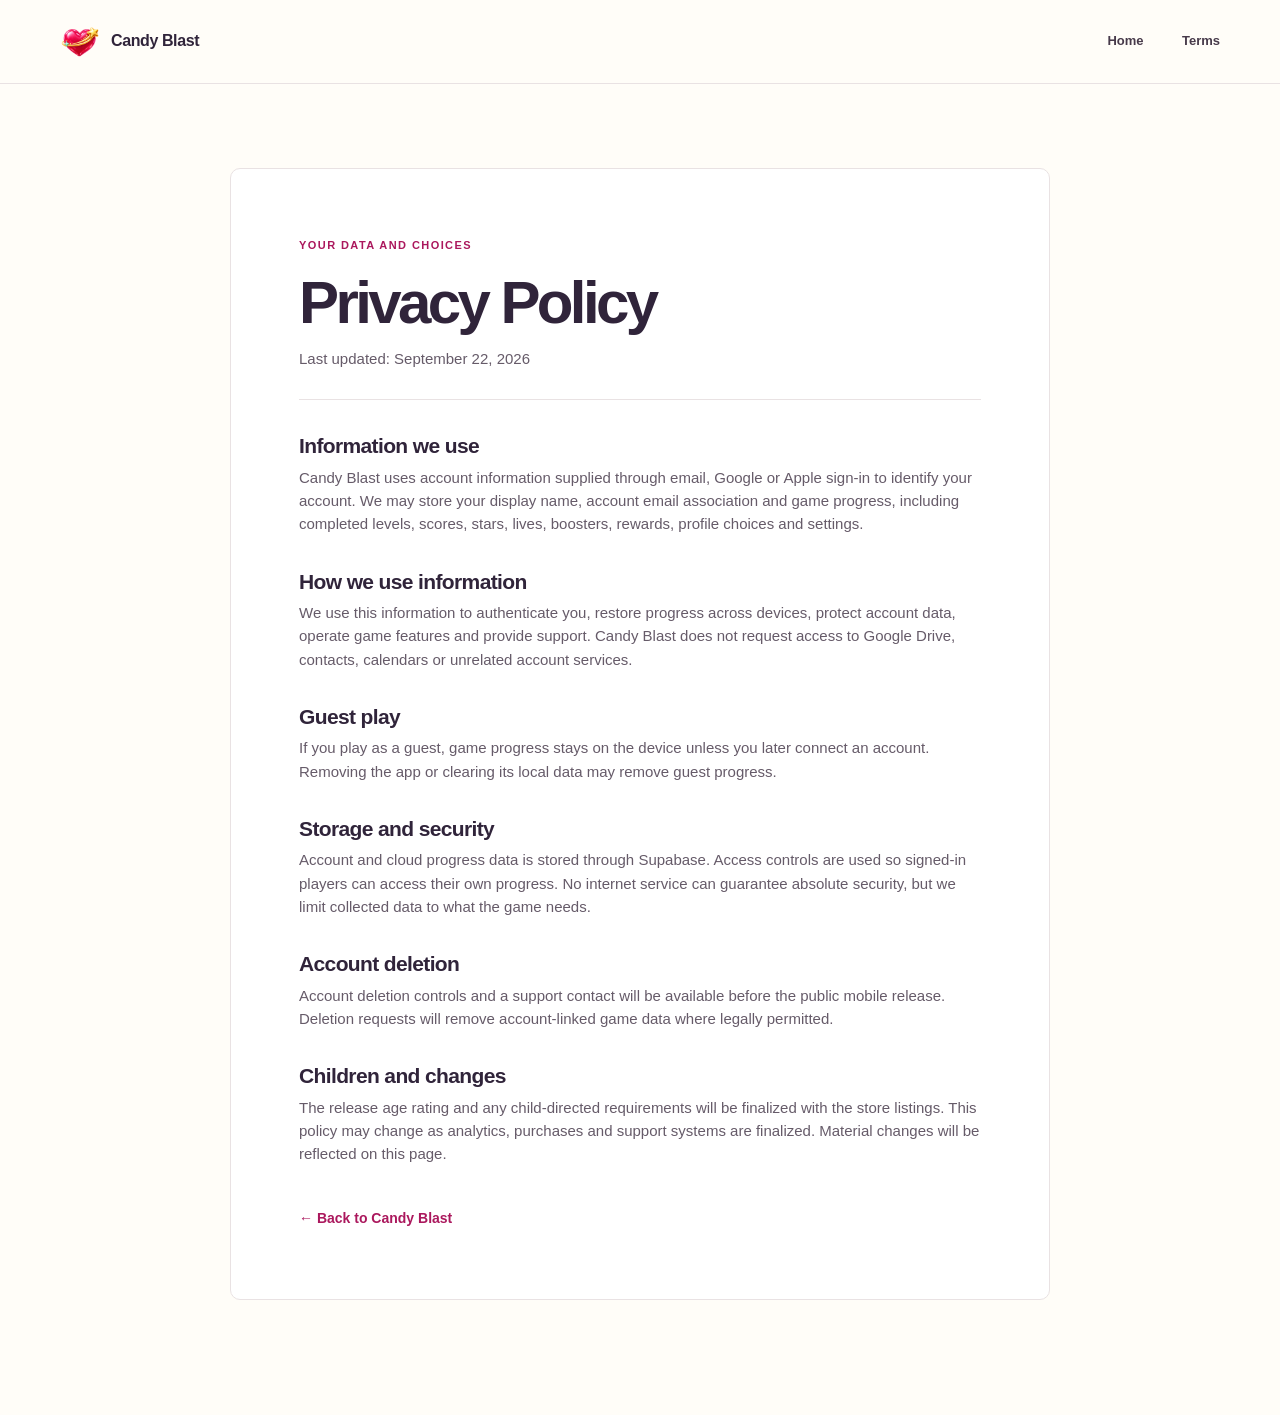
==== commit eb1519b5: "Refine landing layout and mobile presentation" ====
--- a/privacy.html
+++ b/privacy.html
@@ -13,9 +13,9 @@
 <body class="legal-page">
   <a class="skip-link" href="#main">Skip to content</a>
   <header class="site-header is-scrolled" data-header>
-    <div class="nav-shell">
+    <div class="header-inner">
       <a class="brand" href="/" aria-label="Candy Blast home"><img src="images/ui/app-icon-512.png" alt="" width="48" height="48"><span>Candy Blast</span></a>
-      <nav class="site-nav legal-nav" aria-label="Legal navigation"><a href="/">Home</a><a href="terms.html">Terms</a></nav>
+      <nav class="primary-nav" aria-label="Legal navigation"><a href="/">Home</a><a href="terms.html">Terms</a></nav>
     </div>
   </header>
   <main class="legal-main" id="main">
--- a/styles.css
+++ b/styles.css
@@ -1,620 +1,399 @@
 :root {
-  --ink: #37253e;
-  --ink-soft: #67556d;
-  --pink: #ec3f8f;
-  --pink-deep: #cc2472;
-  --pink-soft: #fff0f7;
-  --gold: #ffb921;
-  --cream: #fffaf4;
-  --paper: #ffffff;
-  --blue: #24a9e8;
-  --green: #35bf8b;
-  --line: #eadfeb;
-  --shadow-sm: 0 10px 30px rgba(81, 48, 85, .09);
-  --shadow-lg: 0 28px 80px rgba(75, 40, 83, .16);
-  --radius-md: 24px;
-  --radius-lg: 36px;
-  --shell: min(1180px, calc(100% - 40px));
-}
-
+  color-scheme: light;
+  --paper: #fffdf8;
+  --white: #fff;
+  --ink: #30243a;
+  --muted: #665b69;
+  --line: #e9e2e3;
+  --rose: #d92e78;
+  --rose-deep: #ab185d;
+  --butter: #ffe7a4;
+  --page: 1160px;
+}
 * { box-sizing: border-box; }
-html { scroll-behavior: smooth; scroll-padding-top: 92px; }
+html { scroll-behavior: smooth; scroll-padding-top: 100px; }
 body {
   margin: 0;
+  min-width: 280px;
   color: var(--ink);
-  background: var(--cream);
-  font: 500 16px/1.65 "Trebuchet MS", "Segoe UI", Arial, sans-serif;
+  background: var(--paper);
+  font: 400 16px/1.55 "Trebuchet MS", "Segoe UI", Arial, sans-serif;
   -webkit-font-smoothing: antialiased;
-  overflow-x: hidden;
-}
-button { font-family: inherit; }
+}
+body, main { overflow-x: clip; }
+button { font: inherit; }
 img, svg { display: block; max-width: 100%; }
+a { color: inherit; }
 button, a { -webkit-tap-highlight-color: transparent; }
-a { color: inherit; }
 h1, h2, h3, p { margin-top: 0; }
-h1, h2, h3 {
-  font-family: "Arial Rounded MT Bold", "Trebuchet MS", "Segoe UI", Arial, sans-serif;
-  text-wrap: balance;
-}
-p { text-wrap: pretty; }
-.section-shell { width: var(--shell); margin-inline: auto; }
-.section-pad { padding: 112px 0; }
+h1, h2, h3 { font-family: "Arial Rounded MT Bold", "Trebuchet MS", "Segoe UI", sans-serif; }
+.wrap { width: min(var(--page), calc(100% - 64px)); margin-inline: auto; }
+.section-space { padding-block: clamp(88px, 11vw, 154px); }
 .skip-link {
   position: fixed;
-  top: 12px;
-  left: 12px;
-  z-index: 1000;
+  z-index: 200;
+  top: 8px; left: 8px;
   padding: 10px 15px;
-  color: white;
+  color: var(--white);
+  border-radius: 4px;
   background: var(--ink);
-  border-radius: 10px;
   transform: translateY(-150%);
 }
 .skip-link:focus { transform: translateY(0); }
+:focus-visible { outline: 3px solid var(--rose); outline-offset: 4px; }
 
 .site-header {
-  position: fixed;
-  inset: 0 0 auto;
-  z-index: 100;
-  padding-top: max(12px, env(safe-area-inset-top));
-  transition: padding .25s ease, background .25s ease, box-shadow .25s ease;
-}
-.site-header.is-scrolled {
-  padding-top: max(7px, env(safe-area-inset-top));
-  background: rgba(255, 250, 244, .88);
-  box-shadow: 0 1px rgba(88, 51, 85, .08);
-  backdrop-filter: blur(18px) saturate(1.4);
-}
-.nav-shell {
-  width: var(--shell);
-  min-height: 68px;
+  position: relative;
+  z-index: 40;
+  background: var(--paper);
+  border-bottom: 1px solid var(--line);
+}
+.header-inner {
+  width: min(var(--page), calc(100% - 64px));
+  height: 83px;
   margin-inline: auto;
-  padding: 8px 10px 8px 14px;
   display: flex;
   align-items: center;
   justify-content: space-between;
-  gap: 24px;
+  gap: 40px;
 }
 .brand {
   display: inline-flex;
   align-items: center;
+  flex: none;
   gap: 11px;
-  color: var(--ink);
   text-decoration: none;
-  font-size: 17px;
   font-weight: 850;
-  letter-spacing: -.3px;
-}
-.brand img { width: 44px; height: 44px; border-radius: 13px; box-shadow: 0 7px 15px rgba(146, 43, 102, .18); }
-.site-nav { display: flex; align-items: center; gap: 30px; }
-.site-nav a {
-  position: relative;
-  color: #614e65;
+  font-size: 16px;
+  letter-spacing: -.025em;
+}
+.brand img { width: 40px; height: 40px; border-radius: 11px; }
+.primary-nav { display: flex; align-items: center; gap: clamp(18px, 3vw, 43px); }
+.primary-nav a {
+  color: #473a4a;
+  font-size: 13px;
+  font-weight: 700;
   text-decoration: none;
-  font-size: 14px;
-  font-weight: 750;
-  transition: color .2s ease;
-}
-.site-nav a:not(.nav-cta)::after {
-  content: "";
-  position: absolute;
-  left: 0; right: 0; bottom: -5px;
-  height: 2px;
-  border-radius: 2px;
-  background: var(--pink);
-  transform: scaleX(0);
-  transition: transform .2s ease;
-}
-.site-nav a:hover { color: var(--pink-deep); }
-.site-nav a:hover::after { transform: scaleX(1); }
-.site-nav .nav-cta {
-  padding: 11px 18px;
-  color: white;
-  background: linear-gradient(180deg, #f75aa4, #df2d80);
-  border-radius: 14px;
-  box-shadow: 0 7px 16px rgba(222, 45, 128, .22), inset 0 1px rgba(255,255,255,.45);
-}
-.menu-button {
-  display: none;
-  width: 44px;
-  height: 44px;
-  padding: 11px;
-  border: 0;
-  border-radius: 13px;
-  background: white;
-  box-shadow: var(--shadow-sm);
-}
-.menu-button span { display: block; height: 2px; margin: 5px 0; border-radius: 2px; background: var(--ink); transition: transform .2s, opacity .2s; }
+  white-space: nowrap;
+}
+.primary-nav a:hover, .footer-links a:hover { color: var(--rose-deep); }
+.primary-nav .nav-status {
+  display: inline-flex;
+  align-items: center;
+  gap: 9px;
+  padding: 10px 14px;
+  color: var(--rose-deep);
+  border: 1px solid #edc1d3;
+  border-radius: 100px;
+  background: #fff3f6;
+}
+.status-dot { display: inline-block; width: 7px; height: 7px; flex: none; border-radius: 50%; background: var(--rose); }
+.menu-button { display: none; }
 
 .hero {
   position: relative;
-  min-height: 820px;
-  padding: 132px 0 80px;
-  overflow: hidden;
-  background:
-    radial-gradient(circle at 75% 25%, rgba(255, 219, 121, .42), transparent 28%),
-    radial-gradient(circle at 13% 42%, rgba(255, 178, 216, .28), transparent 30%),
-    linear-gradient(180deg, #fffdf9 0%, #fff6ee 78%, #fff 100%);
-}
-.hero::before {
-  content: "";
-  position: absolute;
-  inset: 0;
-  opacity: .35;
-  pointer-events: none;
-  background-image: radial-gradient(rgba(227, 108, 161, .24) 1px, transparent 1px);
-  background-size: 24px 24px;
-  mask-image: linear-gradient(to bottom, #000, transparent 72%);
-}
-.hero-inner {
-  position: relative;
-  z-index: 2;
-  width: var(--shell);
-  margin-inline: auto;
+  background: linear-gradient(130deg, #fffdf8 0%, #fff9ee 64%, #fff5eb 100%);
+}
+.hero-grid {
   display: grid;
-  grid-template-columns: minmax(0, 1fr) minmax(400px, .82fr);
-  align-items: center;
-  gap: clamp(45px, 7vw, 105px);
-}
-.hero-copy { padding: 35px 0 70px; }
-.eyebrow {
-  margin-bottom: 19px;
-  display: flex;
-  align-items: center;
-  gap: 10px;
-  color: var(--pink-deep);
+  grid-template-columns: minmax(0, 1fr) minmax(370px, .9fr);
+  align-items: center;
+  gap: clamp(50px, 6vw, 100px);
+  min-height: 672px;
+  padding-top: 53px;
+}
+.hero-copy { padding: 40px 0 55px; }
+.overline, .section-index {
+  color: var(--rose-deep);
   font-size: 11px;
   font-weight: 900;
-  letter-spacing: 2.25px;
-  text-transform: uppercase;
-}
-.eyebrow > span { width: 24px; height: 3px; border-radius: 5px; background: var(--gold); }
-.eyebrow.centered { justify-content: center; }
-.hero-logo { width: min(355px, 78%); height: auto; margin: 0 0 11px -14px; filter: drop-shadow(0 13px 13px rgba(179, 47, 113, .13)); }
-.hero h1 {
-  max-width: 650px;
-  margin-bottom: 23px;
-  font-size: clamp(46px, 5.6vw, 76px);
-  line-height: .99;
-  letter-spacing: -4.1px;
+  letter-spacing: .16em;
+}
+.overline { display: flex; align-items: center; gap: 11px; margin-bottom: 27px; }
+.overline-mark { width: 23px; height: 3px; background: var(--rose); }
+h1 {
+  max-width: 670px;
+  margin-bottom: 28px;
+  font-size: clamp(54px, 5.5vw, 86px);
+  line-height: 1.02;
+  letter-spacing: -.06em;
   font-weight: 900;
 }
-.hero h1 span { color: var(--pink); }
-.hero-lead { max-width: 590px; margin-bottom: 29px; color: var(--ink-soft); font-size: clamp(17px, 2vw, 20px); line-height: 1.65; }
-.store-actions { display: flex; flex-wrap: wrap; gap: 12px; }
-.store-button {
-  min-width: 194px;
-  min-height: 60px;
-  padding: 9px 18px;
-  display: flex;
-  align-items: center;
-  gap: 12px;
+h1 em, h2 em { color: var(--rose); font-style: normal; }
+.hero-lead { max-width: 500px; margin-bottom: 36px; color: var(--muted); font-size: clamp(16px, 1.5vw, 19px); line-height: 1.62; }
+.hero-actions { display: flex; align-items: center; flex-wrap: wrap; gap: 19px 23px; }
+.primary-link {
+  min-height: 52px;
+  padding: 13px 20px;
+  display: inline-flex;
+  align-items: center;
+  gap: 26px;
   color: white;
-  border: 1px solid #2b1b2f;
-  border-radius: 17px;
-  background: linear-gradient(180deg, #49354f, #2e2033);
-  box-shadow: 0 8px 20px rgba(51, 30, 57, .18), inset 0 1px rgba(255,255,255,.15);
-  opacity: 1;
-  text-align: left;
-}
-.store-button svg { width: 28px; height: 28px; flex: none; fill: white; }
-.store-button span { display: grid; }
-.store-button small { font-size: 9px; line-height: 1.1; letter-spacing: .2px; }
-.store-button strong { font-size: 17px; line-height: 1.3; }
-.release-note { margin: 16px 0 0; color: #837187; font-size: 13px; font-weight: 650; }
-.release-note span { margin-right: 5px; color: var(--gold); }
-.hero-stage { position: relative; min-height: 610px; display: grid; place-items: center; }
-.hero-orb { position: absolute; border-radius: 50%; filter: blur(1px); }
-.hero-orb-one { width: 490px; height: 490px; right: -150px; top: 70px; background: rgba(255, 219, 116, .22); }
-.hero-orb-two { width: 270px; height: 270px; left: -120px; bottom: 10px; background: rgba(238, 88, 157, .1); }
-.phone {
+  border-radius: 6px;
+  background: var(--ink);
+  text-decoration: none;
+  font-size: 13px;
+  font-weight: 800;
+  transition: background .2s ease, transform .2s ease;
+}
+.primary-link:hover { background: var(--rose-deep); transform: translateY(-2px); }
+.primary-link span { font-size: 19px; line-height: 1; }
+.hero-availability { display: inline-flex; align-items: center; gap: 9px; color: #655768; font-size: 12px; font-weight: 750; }
+.hero-detail { margin-top: 60px; padding-top: 18px; display: flex; gap: 17px; border-top: 1px solid #ded6d2; color: var(--muted); font-size: 11px; font-weight: 700; }
+.hero-detail span:first-child { color: var(--rose); }
+.hero-visual { position: relative; width: 100%; min-width: 0; height: 600px; display: flex; align-items: flex-end; justify-content: center; }
+.hero-image-frame {
   position: relative;
-  z-index: 3;
-  width: 316px;
-  aspect-ratio: .51;
-  padding: 11px;
-  border: 2px solid #3b2940;
-  border-radius: 55px;
-  background: #49364e;
-  box-shadow: inset 0 0 0 2px rgba(255,255,255,.25), 0 35px 75px rgba(89, 45, 91, .22), 0 8px 18px rgba(63, 31, 67, .15);
-  transform: rotate(2.6deg);
-}
-.phone::before { content: ""; position: absolute; inset: 7px; border: 1px solid rgba(255,255,255,.25); border-radius: 47px; pointer-events: none; }
-.phone-speaker { position: absolute; z-index: 9; width: 84px; height: 24px; top: 17px; left: 50%; border-radius: 20px; background: #302235; transform: translateX(-50%); }
-.phone-screen { position: relative; height: 100%; overflow: hidden; border-radius: 43px; color: white; background: #66d4ee; }
-.phone-world { position: absolute; inset: 0; width: 100%; height: 100%; object-fit: cover; }
-.phone-shade { position: absolute; inset: 0; background: linear-gradient(to bottom, rgba(44,26,50,.16), transparent 28%, transparent 58%, rgba(42,24,47,.25)); }
-.phone-status { position: relative; z-index: 2; padding: 14px 23px 0; display: flex; justify-content: space-between; font-size: 9px; font-weight: 800; }
-.phone-player {
+  width: min(100%, 468px);
+  height: 563px;
+  overflow: hidden;
+  border: 8px solid white;
+  border-bottom: 0;
+  border-radius: 215px 215px 0 0;
+  box-shadow: 0 0 0 1px #e9e0da, 0 18px 45px rgba(71,44,62,.11);
+  background: #9bdded;
+}
+.hero-image { width: 100%; height: 100%; object-fit: cover; object-position: center 45%; }
+.hero-image-frame::after { content: ""; position: absolute; inset: 55% 0 0; background: linear-gradient(transparent, rgba(36,25,46,.42)); pointer-events: none; }
+.hero-image-caption { position: absolute; z-index: 2; left: 25px; right: 25px; bottom: 22px; display: flex; justify-content: space-between; gap: 10px; color: white; font-size: 10px; font-weight: 900; letter-spacing: .12em; }
+.hero-candy { position: absolute; z-index: 3; filter: drop-shadow(0 10px 11px rgba(67,34,71,.2)); }
+.hero-candy-mint { width: 104px; left: -40px; bottom: 76px; transform: rotate(-18deg); animation: hover-candy 6s ease-in-out infinite; }
+.hero-candy-star { width: 99px; right: -39px; top: 69px; transform: rotate(17deg); animation: hover-candy 6.5s ease-in-out infinite reverse; }
+.hero-bottom { height: 47px; display: flex; align-items: center; gap: 14px; color: #806e7c; font-size: 9px; font-weight: 900; letter-spacing: .13em; }
+.hero-bottom span:last-child { color: var(--rose); font-size: 17px; line-height: 1; }
+
+.game-section { background: var(--white); }
+.game-layout { display: grid; grid-template-columns: minmax(0, .82fr) minmax(0, 1fr); align-items: center; gap: clamp(60px, 10vw, 150px); }
+.section-index { margin-bottom: 26px; }
+h2 { margin-bottom: 27px; font-size: clamp(40px, 4.5vw, 62px); line-height: 1.07; letter-spacing: -.055em; }
+.game-intro > p:not(.section-index), .progress-copy > p:not(.section-index), .release-copy > p:not(.section-index) { max-width: 485px; color: var(--muted); font-size: 17px; line-height: 1.7; }
+.game-highlights { display: flex; flex-wrap: wrap; gap: 24px 32px; margin-top: 55px; }
+.game-highlights div { min-width: 105px; padding-top: 14px; display: grid; border-top: 1px solid var(--line); }
+.game-highlights strong { font: 900 35px/1 "Arial Rounded MT Bold", "Trebuchet MS", sans-serif; }
+.game-highlights span { margin-top: 7px; color: var(--muted); font-size: 11px; font-weight: 700; }
+.game-illustration {
   position: relative;
-  z-index: 2;
-  margin: 26px 16px 0;
-  padding: 9px 10px;
-  display: grid;
-  grid-template-columns: 38px 1fr auto;
-  align-items: center;
-  gap: 9px;
-  border: 1px solid rgba(255,255,255,.5);
-  border-radius: 18px;
-  background: rgba(255,255,255,.78);
-  box-shadow: 0 7px 20px rgba(45,85,95,.14);
-  backdrop-filter: blur(12px);
-  color: var(--ink);
-}
-.phone-player > span { width: 38px; height: 38px; display: grid; place-items: center; border-radius: 13px; background: linear-gradient(145deg, #fff1b3, #ffb6cd); font-size: 11px; font-weight: 900; }
-.phone-player div { display: grid; line-height: 1.2; }
-.phone-player strong { font-size: 11px; }
-.phone-player small { color: #867388; font-size: 8px; }
-.phone-player > b { color: var(--pink); font-size: 11px; }
-.phone-logo { position: relative; z-index: 2; width: 225px; margin: 94px auto 0; filter: drop-shadow(0 8px 8px rgba(48,31,54,.25)); }
-.play-pill {
-  position: relative;
-  z-index: 2;
-  width: 190px;
-  height: 58px;
-  margin: 42px auto 0;
-  display: flex;
-  align-items: center;
-  justify-content: center;
-  gap: 19px;
-  color: #824264;
-  border: 2px solid white;
-  border-radius: 22px;
-  background: linear-gradient(180deg, #fff6c9, #ffc97e);
-  box-shadow: inset 0 2px white, 0 7px 0 #d98667, 0 13px 25px rgba(77,47,70,.24);
-  font-size: 19px;
-  font-weight: 900;
-}
-.play-pill i { width: 29px; height: 29px; display: grid; place-items: center; border-radius: 50%; color: white; background: var(--pink); font-size: 12px; font-style: normal; }
-.phone-dock {
-  position: absolute;
-  z-index: 2;
-  left: 50%;
-  bottom: 21px;
-  width: 198px;
-  padding: 9px 16px;
-  display: flex;
-  justify-content: space-between;
-  border: 1px solid rgba(255,255,255,.48);
-  border-radius: 21px;
-  background: rgba(255,255,255,.73);
-  backdrop-filter: blur(12px);
-  transform: translateX(-50%);
-}
-.phone-dock span { width: 31px; height: 31px; padding: 7px; border-radius: 11px; background: white; box-shadow: 0 4px 10px rgba(70,39,75,.1); }
-.phone-dock svg { fill: var(--pink); }
-.floating-candy { position: absolute; z-index: 4; filter: drop-shadow(0 13px 12px rgba(98,48,90,.17)); }
-.candy-a { width: 112px; left: 15px; top: 112px; transform: rotate(-17deg); animation: float-a 5.5s ease-in-out infinite; }
-.candy-b { width: 105px; right: 5px; top: 68px; transform: rotate(14deg); animation: float-b 6s ease-in-out infinite; }
-.candy-c { width: 91px; right: 1px; bottom: 85px; transform: rotate(11deg); animation: float-a 6.7s ease-in-out infinite reverse; }
-.hero-badge {
-  position: absolute;
-  z-index: 5;
-  display: flex;
-  align-items: center;
-  gap: 9px;
-  border: 1px solid rgba(255,255,255,.85);
-  background: rgba(255,255,255,.88);
-  box-shadow: var(--shadow-sm);
-  backdrop-filter: blur(14px);
-}
-.badge-level { left: -4px; bottom: 108px; padding: 12px 16px; border-radius: 19px; transform: rotate(-5deg); }
-.badge-level strong { color: var(--pink); font-size: 28px; line-height: 1; }
-.badge-level span { color: var(--ink-soft); font-size: 10px; font-weight: 800; line-height: 1.15; text-transform: uppercase; }
-.badge-cloud { right: -15px; top: 225px; padding: 10px 14px; border-radius: 17px; color: #5d4a62; font-size: 11px; font-weight: 800; transform: rotate(4deg); }
-.badge-cloud svg { width: 25px; height: 25px; fill: #58c9ed; }
-.hero-wave { position: absolute; z-index: 1; left: -2%; right: -2%; bottom: -32px; height: 80px; border-radius: 50% 50% 0 0 / 55% 55% 0 0; background: white; }
-
-.quick-facts { position: relative; z-index: 3; padding: 18px 0 38px; background: white; }
-.quick-facts-grid { display: grid; grid-template-columns: repeat(4, 1fr); }
-.quick-facts-grid div { padding: 14px 28px; display: grid; place-items: center; text-align: center; border-right: 1px solid var(--line); }
-.quick-facts-grid div:last-child { border-right: 0; }
-.quick-facts-grid strong { color: var(--pink); font-size: 27px; line-height: 1.1; }
-.quick-facts-grid span { color: var(--ink-soft); font-size: 12px; font-weight: 700; }
-
-.play-section { overflow: hidden; }
-.split-layout { display: grid; grid-template-columns: minmax(380px, .95fr) 1fr; align-items: center; gap: clamp(55px, 9vw, 120px); }
-.board-showcase { position: relative; min-height: 560px; display: grid; place-items: center; }
-.board-glow { position: absolute; width: 470px; height: 470px; border-radius: 50%; background: radial-gradient(circle, #ffd8ea 0%, #fff0d3 45%, transparent 72%); }
-.board-card {
-  position: relative;
-  z-index: 2;
-  width: min(450px, 100%);
-  padding: 18px;
-  border: 1px solid #eaddeb;
-  border-radius: 35px;
-  background: linear-gradient(145deg, #fff, #fff9fc);
-  box-shadow: var(--shadow-lg), inset 0 1px white;
-  transform: rotate(-2.3deg);
-}
-.board-head { margin-bottom: 13px; display: grid; grid-template-columns: 1fr auto 1fr; align-items: center; color: var(--ink-soft); font-size: 10px; font-weight: 750; text-align: center; }
-.board-head > span:last-child { text-align: right; }
-.board-head > span:first-child { text-align: left; }
-.board-head b { color: var(--pink); font-size: 19px; }
-.board-head strong { font-size: 12px; }
-.candy-grid { padding: 12px; display: grid; grid-template-columns: repeat(5, 1fr); gap: 7px; border: 1px solid rgba(255,255,255,.8); border-radius: 25px; background: linear-gradient(145deg, #bfeefa, #e9d5fb); box-shadow: inset 0 5px 16px rgba(83,102,144,.15); }
-.candy-grid img { width: 100%; aspect-ratio: 1; padding: 4px; object-fit: contain; filter: drop-shadow(0 6px 5px rgba(78,45,87,.16)); }
-.candy-grid .candy-pop { animation: candy-pop 2.4s ease-in-out infinite; }
-.candy-grid .candy-pop:nth-child(13) { animation-delay: .12s; }
-.candy-grid .candy-pop:nth-child(14) { animation-delay: .24s; }
-.combo-chip { position: absolute; z-index: 4; right: -8px; top: 105px; padding: 12px 17px; display: grid; border: 2px solid white; border-radius: 19px; color: white; background: linear-gradient(145deg, #ffb72f, #ff6c56); box-shadow: 0 15px 30px rgba(219,91,64,.25); text-align: center; transform: rotate(7deg); }
-.combo-chip span { font-size: 18px; font-weight: 950; line-height: 1; }
-.combo-chip b { font-size: 10px; letter-spacing: 1px; }
-.section-copy h2, .section-heading h2, .faq-layout h2, .account-copy h2 {
-  margin-bottom: 22px;
-  font-size: clamp(38px, 5vw, 58px);
-  line-height: 1.05;
-  letter-spacing: -2.8px;
-  font-weight: 900;
-}
-.section-copy h2 em { color: var(--pink); font-style: normal; }
-.section-copy > p, .section-heading > p, .account-copy > p, .faq-layout .section-copy > p { color: var(--ink-soft); font-size: 17px; }
-.check-list { margin: 30px 0 0; padding: 0; display: grid; gap: 17px; list-style: none; }
-.check-list li { display: flex; align-items: flex-start; gap: 13px; color: var(--ink-soft); font-size: 14px; }
-.check-list li i { width: 27px; height: 27px; flex: none; display: grid; place-items: center; border-radius: 9px; background: #e8fbf4; }
-.check-list svg { width: 16px; fill: none; stroke: var(--green); stroke-width: 2.6; stroke-linecap: round; stroke-linejoin: round; }
-.check-list strong { color: var(--ink); }
-
-.worlds-section { background: #fff; }
-.section-heading { max-width: 720px; margin: 0 auto 51px; text-align: center; }
-.section-heading > p { max-width: 590px; margin-inline: auto; }
-.world-grid { display: grid; grid-template-columns: repeat(4, 1fr); gap: 18px; }
-.world-card { position: relative; min-height: 455px; overflow: hidden; border-radius: 29px; box-shadow: var(--shadow-sm); background: #eee; isolation: isolate; }
-.world-card::after { content: ""; position: absolute; inset: 0; z-index: -1; background: linear-gradient(to top, rgba(44,25,48,.88), rgba(44,25,48,.06) 65%); }
-.world-card img { position: absolute; z-index: -2; inset: 0; width: 100%; height: 100%; object-fit: cover; transition: transform .6s cubic-bezier(.2,.7,.2,1); }
-.world-card:hover img { transform: scale(1.045); }
-.world-card > div { position: absolute; inset: auto 25px 23px; color: white; }
-.world-card span { font-size: 9px; font-weight: 900; letter-spacing: 2px; text-transform: uppercase; }
-.world-card h3 { margin: 5px 0 6px; font-size: 23px; line-height: 1.1; }
-.world-card p { margin: 0; color: rgba(255,255,255,.8); font-size: 12px; line-height: 1.45; }
-
-.feature-section { background: linear-gradient(180deg, #fff9f2, #fffdf9); }
-.feature-grid { display: grid; grid-template-columns: repeat(4, 1fr); gap: 17px; }
-.feature-card { padding: 28px; border: 1px solid var(--line); border-radius: 27px; background: rgba(255,255,255,.83); box-shadow: 0 12px 30px rgba(82,47,85,.055); }
-.feature-icon { width: 53px; height: 53px; margin-bottom: 23px; padding: 14px; border-radius: 17px; }
-.feature-icon svg { width: 100%; height: 100%; fill: none; stroke: currentColor; stroke-width: 1.9; stroke-linecap: round; stroke-linejoin: round; }
-.feature-icon.pink { color: #e43b88; background: #ffe9f3; }
-.feature-icon.blue { color: #179cd7; background: #e6f7ff; }
-.feature-icon.yellow { color: #df9810; background: #fff4d4; }
-.feature-icon.green { color: #24a97b; background: #e4f9f1; }
-.feature-card h3 { margin-bottom: 10px; font-size: 18px; }
-.feature-card p { margin: 0; color: var(--ink-soft); font-size: 13px; line-height: 1.6; }
-
-.account-section { background: white; }
-.account-card {
-  position: relative;
-  min-height: 430px;
-  padding: clamp(38px, 6vw, 75px);
-  display: grid;
-  grid-template-columns: 1fr .9fr;
-  align-items: center;
-  gap: 60px;
+  min-height: 488px;
+  padding: 30px;
   overflow: hidden;
-  border-radius: 42px;
-  background:
-    radial-gradient(circle at 84% 10%, rgba(255,255,255,.7), transparent 30%),
-    linear-gradient(135deg, #ffedf6, #fff3d9 55%, #e8f8ff);
-}
-.account-card::before { content: ""; position: absolute; width: 350px; height: 350px; right: -100px; bottom: -190px; border-radius: 50%; border: 55px solid rgba(255,255,255,.5); }
-.account-copy { position: relative; z-index: 2; }
-.account-copy h2 { max-width: 520px; }
-.account-copy > p { max-width: 560px; }
-.account-points { display: flex; flex-wrap: wrap; gap: 15px 23px; margin-top: 26px; color: #59465e; font-size: 12px; font-weight: 800; }
-.account-points span { display: flex; align-items: center; gap: 7px; }
-.account-points i { width: 8px; height: 8px; border: 2px solid white; border-radius: 50%; background: var(--green); box-shadow: 0 0 0 3px rgba(53,191,139,.16); }
-.profile-stack { position: relative; min-height: 250px; z-index: 2; }
-.profile-card { position: absolute; display: flex; align-items: center; border: 1px solid rgba(255,255,255,.9); background: rgba(255,255,255,.86); box-shadow: var(--shadow-lg); backdrop-filter: blur(13px); }
-.profile-card img { object-fit: contain; }
-.profile-back { top: 5px; right: 15px; width: 230px; padding: 17px; gap: 14px; border-radius: 23px; transform: rotate(8deg); opacity: .75; }
-.profile-back img { width: 53px; }
-.profile-back span { color: var(--ink-soft); font-size: 12px; }
-.profile-back b { display: block; color: var(--ink); font-size: 22px; }
-.profile-front { left: 0; right: 0; top: 72px; min-height: 120px; padding: 19px; gap: 15px; border-radius: 27px; transform: rotate(-3deg); }
-.profile-front img { width: 70px; height: 70px; border-radius: 20px; }
-.profile-front div { min-width: 0; display: grid; }
-.profile-front small { color: var(--ink-soft); font-size: 9px; }
-.profile-front strong { overflow: hidden; font-size: 17px; text-overflow: ellipsis; white-space: nowrap; }
-.profile-front span { color: #dd9b11; font-size: 10px; font-weight: 800; }
-.profile-front > b { margin-left: auto; padding: 7px 9px; color: #20946e; border-radius: 10px; background: #e1f8ef; font-size: 9px; text-transform: uppercase; }
-
-.faq-section { background: #fffaf4; }
-.faq-layout { display: grid; grid-template-columns: .72fr 1fr; gap: clamp(55px, 9vw, 120px); align-items: start; }
-.faq-list { display: grid; border-top: 1px solid var(--line); }
+  border-radius: 12px;
+  background: linear-gradient(145deg, #fbe9ee, #fff0cf 65%, #f2dce9);
+}
+.game-illustration::before, .game-illustration::after { content: ""; position: absolute; border: 1px solid rgba(171,87,114,.2); border-radius: 50%; }
+.game-illustration::before { width: 490px; height: 490px; left: 50%; top: 50%; transform: translate(-50%,-50%); }
+.game-illustration::after { width: 350px; height: 350px; left: 50%; top: 50%; transform: translate(-50%,-50%); }
+.game-illustration-top { position: relative; z-index: 2; display: flex; justify-content: space-between; color: #806073; font-size: 10px; font-weight: 900; letter-spacing: .1em; }
+.game-illustration-top span:last-child { color: var(--rose); font-size: 19px; }
+.candy-composition { position: absolute; inset: 53px 0 45px; }
+.illustration-candy { position: absolute; width: 110px; filter: drop-shadow(0 17px 13px rgba(93,50,82,.18)); }
+.illustration-candy.berry { width: 145px; left: 16%; top: 15%; transform: rotate(-14deg); }
+.illustration-candy.mint { width: 127px; left: 53%; top: 4%; transform: rotate(16deg); }
+.illustration-candy.star { width: 164px; left: 40%; top: 36%; transform: rotate(-4deg); }
+.illustration-candy.diamond { width: 128px; left: 9%; bottom: 1%; transform: rotate(8deg); }
+.illustration-candy.orange { width: 108px; right: 7%; bottom: 5%; transform: rotate(-16deg); }
+.game-illustration > p { position: absolute; z-index: 2; left: 30px; right: 30px; bottom: 9px; margin: 0; color: #61465c; font-size: 11px; font-weight: 800; letter-spacing: .04em; }
+
+.worlds-section { background: #f8f4ed; }
+.section-heading { margin-bottom: 42px; display: flex; align-items: end; justify-content: space-between; gap: 45px; }
+.section-heading h2 { margin-bottom: 0; }
+.section-heading > p { max-width: 320px; margin-bottom: 6px; color: var(--muted); font-size: 15px; line-height: 1.65; }
+.world-grid { display: grid; grid-template-columns: repeat(4, minmax(0, 1fr)); gap: 20px; }
+.world-card { min-width: 0; }
+.world-image { height: clamp(320px, 35vw, 410px); overflow: hidden; border-radius: 8px; background: #dfd3c8; }
+.world-image img { width: 100%; height: 100%; object-fit: cover; transition: transform .5s ease; }
+.world-card:hover .world-image img { transform: scale(1.045); }
+.world-meta { padding: 16px 2px 0; }
+.world-meta > span { color: var(--rose-deep); font-size: 10px; font-weight: 900; letter-spacing: .1em; }
+.world-meta h3 { margin: 7px 0 6px; font-size: clamp(18px, 1.65vw, 22px); letter-spacing: -.04em; }
+.world-meta p { margin: 0; color: var(--muted); font-size: 12px; line-height: 1.5; }
+
+.progress-section { background: var(--white); }
+.progress-layout { display: grid; grid-template-columns: minmax(0, .9fr) minmax(0, 1fr); align-items: center; gap: clamp(60px, 11vw, 150px); }
+.progress-visual { position: relative; height: 540px; overflow: hidden; border-radius: 8px; background: #d6eddf; }
+.progress-visual > img { width: 100%; height: 100%; object-fit: cover; object-position: center 55%; }
+.progress-visual::after { content: ""; position: absolute; inset: 65% 0 0; background: linear-gradient(transparent, rgba(36,25,46,.66)); }
+.progress-visual-label { position: absolute; z-index: 2; left: 28px; bottom: 27px; color: white; }
+.progress-visual-label span { display: block; margin-bottom: 8px; font-size: 10px; font-weight: 900; letter-spacing: .14em; }
+.progress-visual-label strong { font-family: "Arial Rounded MT Bold", "Trebuchet MS", sans-serif; font-size: 24px; line-height: 1.1; }
+.progress-list { margin: 37px 0 0; padding: 0; list-style: none; border-top: 1px solid var(--line); }
+.progress-list li { padding: 18px 0; display: grid; grid-template-columns: 36px 1fr; gap: 12px; border-bottom: 1px solid var(--line); }
+.progress-list li > span { padding-top: 4px; color: var(--rose); font-size: 11px; font-weight: 900; }
+.progress-list strong { font-size: 15px; }
+.progress-list p { margin: 3px 0 0; color: var(--muted); font-size: 13px; }
+
+.release-section { background: #fff4e9; }
+.release-layout { display: grid; grid-template-columns: minmax(0, 1fr) minmax(0, .85fr); align-items: center; gap: clamp(60px, 11vw, 150px); }
+.release-copy h2 { max-width: 600px; }
+.release-status { border-top: 1px solid #dbcfc8; }
+.release-platform { min-height: 95px; display: grid; grid-template-columns: 44px 1fr; align-items: center; gap: 19px; border-bottom: 1px solid #dbcfc8; }
+.platform-icon { width: 44px; height: 44px; padding: 11px; display: grid; place-items: center; border-radius: 12px; background: var(--white); }
+.platform-icon svg { width: 100%; height: 100%; fill: var(--ink); }
+.release-platform > span:nth-child(2) { display: grid; }
+.release-platform strong { font-size: 15px; }
+.release-platform small { color: var(--muted); font-size: 12px; }
+
+.faq-section { background: var(--paper); }
+.faq-layout { display: grid; grid-template-columns: minmax(0, .75fr) minmax(0, 1fr); gap: clamp(55px, 10vw, 140px); }
+.faq-list { border-top: 1px solid var(--line); }
 .faq-list details { border-bottom: 1px solid var(--line); }
-.faq-list summary { padding: 22px 4px; display: flex; align-items: center; justify-content: space-between; gap: 18px; cursor: pointer; list-style: none; font-size: 15px; font-weight: 800; }
+.faq-list summary { position: relative; padding: 22px 42px 22px 0; cursor: pointer; list-style: none; font-size: 15px; font-weight: 850; }
 .faq-list summary::-webkit-details-marker { display: none; }
-.faq-list summary span { position: relative; width: 24px; height: 24px; flex: none; border-radius: 50%; background: white; box-shadow: 0 4px 12px rgba(82,47,85,.08); }
-.faq-list summary span::before, .faq-list summary span::after { content: ""; position: absolute; inset: 11px 6px auto; height: 2px; background: var(--pink); border-radius: 2px; transition: transform .2s; }
-.faq-list summary span::after { transform: rotate(90deg); }
-.faq-list details[open] summary span::after { transform: rotate(0); }
-.faq-list details p { padding: 0 45px 21px 4px; color: var(--ink-soft); font-size: 14px; }
-
-.final-cta { position: relative; padding: 110px 0; overflow: hidden; background: linear-gradient(145deg, #f04996, #d9257a); color: white; text-align: center; }
-.final-cta::before { content: ""; position: absolute; inset: 0; opacity: .23; background-image: radial-gradient(white 1px, transparent 1px); background-size: 22px 22px; }
-.final-cta-inner { position: relative; z-index: 2; }
-.final-cta-inner > img { width: 235px; margin: 0 auto 8px; filter: drop-shadow(0 12px 13px rgba(105,16,68,.2)); }
-.final-cta h2 { max-width: 700px; margin: 0 auto 13px; font-size: clamp(38px, 5.5vw, 64px); line-height: 1; letter-spacing: -3px; }
-.final-cta p { color: rgba(255,255,255,.82); }
-.final-cta a { display: inline-block; margin-top: 13px; padding: 14px 23px; color: #a81f62; border: 2px solid white; border-radius: 16px; background: white; box-shadow: 0 8px 0 #b72a6c, 0 15px 25px rgba(105,16,68,.18); font-size: 13px; font-weight: 900; text-decoration: none; }
-.cta-candy { position: absolute; z-index: 1; width: min(230px, 23vw); filter: drop-shadow(0 18px 16px rgba(105,16,68,.2)); opacity: .9; }
-.cta-left { left: -40px; bottom: -35px; transform: rotate(-18deg); }
-.cta-right { right: -26px; top: -25px; transform: rotate(17deg); }
-
-.site-footer { padding: 70px 0 22px; background: #fff; }
-.footer-grid { display: grid; grid-template-columns: 1.5fr .7fr .8fr 1fr; gap: 45px; }
-.footer-brand { display: flex; align-items: center; gap: 13px; align-self: start; text-decoration: none; }
-.footer-brand img { border-radius: 15px; }
-.footer-brand span { display: grid; }
-.footer-brand strong { font-size: 17px; }
-.footer-brand small { color: var(--ink-soft); font-size: 10px; }
-.footer-links { display: grid; align-content: start; gap: 8px; }
-.footer-links strong, .footer-note strong { margin-bottom: 5px; font-size: 12px; }
-.footer-links a { color: var(--ink-soft); font-size: 12px; text-decoration: none; }
-.footer-links a:hover { color: var(--pink); }
-.footer-note p { max-width: 200px; margin: 8px 0 0; color: var(--ink-soft); font-size: 12px; }
-.footer-bottom { margin-top: 55px; padding-top: 20px; display: flex; justify-content: space-between; border-top: 1px solid var(--line); color: #8c7b8f; font-size: 10px; }
-
-.legal-page { min-height: 100vh; background: linear-gradient(180deg, #fffaf4, #fff 42%); }
-.legal-main { width: min(820px, calc(100% - 40px)); margin: 0 auto; padding: 145px 0 100px; }
-.legal-card { padding: clamp(28px, 6vw, 64px); border: 1px solid var(--line); border-radius: 34px; background: white; box-shadow: var(--shadow-sm); }
-.legal-card .eyebrow { margin-bottom: 13px; }
-.legal-card h1 { margin-bottom: 11px; font-size: clamp(40px, 6vw, 62px); line-height: 1; letter-spacing: -3px; }
-.legal-date { padding-bottom: 25px; border-bottom: 1px solid var(--line); color: var(--ink-soft); font-size: 12px; }
-.legal-card h2 { margin: 33px 0 8px; font-size: 20px; }
-.legal-card p, .legal-card li { color: var(--ink-soft); font-size: 14px; }
-.legal-back { display: inline-flex; margin-top: 27px; color: var(--pink-deep); font-weight: 800; text-decoration: none; }
-
-.has-motion .reveal { opacity: 0; transform: translateY(24px); transition: opacity .75s ease, transform .75s cubic-bezier(.2,.7,.2,1); }
-.has-motion .reveal.is-visible { opacity: 1; transform: translateY(0); }
-.has-motion .world-card:nth-child(2), .has-motion .feature-card:nth-child(2) { transition-delay: .08s; }
-.has-motion .world-card:nth-child(3), .has-motion .feature-card:nth-child(3) { transition-delay: .16s; }
-.has-motion .world-card:nth-child(4), .has-motion .feature-card:nth-child(4) { transition-delay: .24s; }
-
-@keyframes float-a { 0%,100% { translate: 0 0; } 50% { translate: 0 -14px; } }
-@keyframes float-b { 0%,100% { translate: 0 0; } 50% { translate: 6px -17px; } }
-@keyframes candy-pop { 0%,70%,100% { transform: scale(1); } 80% { transform: scale(1.13) translateY(-4px); } }
-
-@media (max-width: 1020px) {
-  .hero { min-height: auto; }
-  .hero-inner { grid-template-columns: minmax(0, 1fr) minmax(340px, .75fr); gap: 25px; }
-  .hero-stage { transform: scale(.9); transform-origin: center; }
-  .hero-copy { padding-bottom: 30px; }
-  .world-grid { grid-template-columns: repeat(2, 1fr); }
-  .world-card { min-height: 420px; }
-  .feature-grid { grid-template-columns: repeat(2, 1fr); }
-  .footer-grid { grid-template-columns: 1.35fr repeat(3, 1fr); gap: 25px; }
-}
-
-@media (max-width: 780px) {
-  :root { --shell: min(100% - 28px, 620px); }
-  html { scroll-padding-top: 78px; }
-  .section-pad { padding: 82px 0; }
-  .site-header { padding-top: max(7px, env(safe-area-inset-top)); }
-  .nav-shell { min-height: 60px; padding-inline: 5px; }
-  .brand img { width: 40px; height: 40px; }
-  .menu-button { display: block; z-index: 3; }
-  .menu-button[aria-expanded="true"] span:nth-child(1) { transform: translateY(7px) rotate(45deg); }
-  .menu-button[aria-expanded="true"] span:nth-child(2) { opacity: 0; }
-  .menu-button[aria-expanded="true"] span:nth-child(3) { transform: translateY(-7px) rotate(-45deg); }
-  .site-nav {
+.faq-list summary span { position: absolute; right: 8px; top: 28px; width: 12px; height: 12px; }
+.faq-list summary span::before, .faq-list summary span::after { content: ""; position: absolute; background: var(--rose); border-radius: 2px; }
+.faq-list summary span::before { width: 12px; height: 2px; top: 5px; }
+.faq-list summary span::after { width: 2px; height: 12px; left: 5px; transition: transform .2s ease; }
+.faq-list details[open] summary span::after { transform: rotate(90deg); }
+.faq-list details p { margin: -2px 0 22px; color: var(--muted); font-size: 14px; line-height: 1.7; }
+
+.site-footer { color: #f7eff1; background: #30243a; }
+.footer-main { min-height: 250px; padding-block: 65px 55px; display: grid; grid-template-columns: 1.6fr .7fr .7fr; gap: 40px; }
+.footer-main .brand { color: white; }
+.footer-main > div:first-child p { max-width: 220px; margin: 13px 0 0; color: #c4b6c6; font-size: 13px; }
+.footer-links { display: grid; align-content: start; justify-items: start; gap: 11px; }
+.footer-links a { color: #d4c6d5; font-size: 13px; text-decoration: none; }
+.footer-links a:hover { color: white; }
+.footer-bottom { min-height: 56px; padding-block: 17px; display: flex; justify-content: space-between; gap: 20px; border-top: 1px solid rgba(255,255,255,.14); color: #ad9faf; font-size: 11px; }
+
+.legal-page { min-height: 100vh; background: var(--paper); }
+.legal-main { width: min(820px, calc(100% - 48px)); margin: 0 auto; padding: 84px 0 115px; }
+.legal-card { padding: clamp(28px, 6vw, 68px); border: 1px solid var(--line); border-radius: 10px; background: var(--white); }
+.legal-card .eyebrow { margin-bottom: 18px; color: var(--rose-deep); font-size: 11px; font-weight: 900; letter-spacing: .13em; text-transform: uppercase; }
+.legal-card .eyebrow span { display: none; }
+.legal-card h1 { margin-bottom: 14px; font-size: clamp(40px, 5vw, 60px); }
+.legal-date { padding-bottom: 29px; border-bottom: 1px solid var(--line); color: var(--muted); font-size: 12px; }
+.legal-card h2 { margin: 35px 0 8px; font-size: 21px; letter-spacing: -.03em; }
+.legal-card p, .legal-card li { color: var(--muted); font-size: 15px; }
+.legal-back { display: inline-block; margin-top: 28px; color: var(--rose-deep); font-size: 14px; font-weight: 850; text-decoration: none; }
+
+@keyframes hover-candy { 0%, 100% { translate: 0 0; } 50% { translate: 0 -12px; } }
+@media (max-width: 980px) {
+  .hero-grid { grid-template-columns: minmax(0, 1fr) minmax(300px, .9fr); gap: 35px; }
+  .hero-visual { height: 535px; }
+  .hero-image-frame { height: 495px; }
+  .hero-candy-mint { left: -21px; }
+  .hero-candy-star { right: -21px; }
+  .game-layout, .progress-layout, .release-layout { gap: 50px; }
+  .world-grid { grid-template-columns: repeat(2, minmax(0, 1fr)); gap: 32px 18px; }
+  .world-image { height: 430px; }
+}
+@media (max-width: 720px) {
+  html { scroll-padding-top: 75px; }
+  .wrap, .header-inner { width: min(100% - 40px, 560px); }
+  .header-inner { height: 69px; }
+  .menu-button {
+    position: relative;
+    width: 44px; height: 44px;
+    padding: 0;
+    display: grid;
+    place-content: center;
+    gap: 6px;
+    border: 1px solid var(--line);
+    border-radius: 6px;
+    background: white;
+    cursor: pointer;
+  }
+  .menu-button span { display: block; width: 19px; height: 2px; border-radius: 2px; background: var(--ink); transition: transform .2s ease; }
+  .menu-button[aria-expanded="true"] span:first-child { transform: translateY(4px) rotate(45deg); }
+  .menu-button[aria-expanded="true"] span:last-child { transform: translateY(-4px) rotate(-45deg); }
+  .primary-nav {
     position: absolute;
-    top: calc(100% + 5px);
-    left: 14px;
-    right: 14px;
-    padding: 14px;
-    display: grid;
-    gap: 3px;
-    border: 1px solid var(--line);
-    border-radius: 22px;
-    background: rgba(255,255,255,.96);
-    box-shadow: var(--shadow-lg);
-    backdrop-filter: blur(18px);
-    opacity: 0;
-    visibility: hidden;
-    transform: translateY(-8px);
-    transition: opacity .2s, transform .2s, visibility .2s;
+    top: 68px; left: 0; right: 0;
+    padding: 15px 20px 24px;
+    display: none;
+    flex-direction: column;
+    align-items: stretch;
+    gap: 0;
+    border-bottom: 1px solid var(--line);
+    background: var(--paper);
+    box-shadow: 0 18px 25px rgba(45,32,45,.08);
   }
-  .site-nav.is-open { opacity: 1; visibility: visible; transform: translateY(0); }
-  .site-nav a { padding: 11px 12px; border-radius: 12px; }
-  .site-nav .nav-cta { text-align: center; }
-  .site-nav.legal-nav {
+  .primary-nav.is-open { display: flex; }
+  .primary-nav a { padding: 13px 0; font-size: 15px; }
+  .primary-nav .nav-status { width: fit-content; margin-top: 7px; padding: 10px 14px; }
+  .hero-grid { display: flex; flex-direction: column; gap: 0; min-height: 0; padding-top: 56px; }
+  .hero-copy { width: 100%; padding: 0; }
+  h1 { font-size: clamp(50px, 10vw, 74px); }
+  .hero-lead { max-width: 500px; }
+  .hero-detail { margin-top: 46px; }
+  .hero-visual { width: min(100%, 450px); height: 510px; margin-top: 38px; }
+  .hero-image-frame { width: min(100% - 22px, 400px); height: 475px; }
+  .hero-candy-mint { left: -3px; bottom: 45px; }
+  .hero-candy-star { right: -3px; top: 40px; }
+  .game-layout, .progress-layout, .release-layout, .faq-layout { grid-template-columns: 1fr; gap: 42px; }
+  .game-illustration { min-height: 430px; }
+  .section-heading { display: block; }
+  .section-heading > p { max-width: 480px; margin-top: 24px; }
+  .progress-visual { max-height: 490px; }
+  .progress-copy { grid-row: 1; }
+  .release-status { width: 100%; }
+  .faq-layout { gap: 23px; }
+  .legal-page .primary-nav {
     position: static;
-    width: auto;
     padding: 0;
     display: flex;
-    gap: 4px;
+    flex-direction: row;
+    align-items: center;
+    gap: 16px;
     border: 0;
     background: transparent;
     box-shadow: none;
-    backdrop-filter: none;
-    opacity: 1;
-    visibility: visible;
-    transform: none;
   }
-  .site-nav.legal-nav a { padding: 8px; }
-  .hero { padding: 105px 0 55px; }
-  .hero-inner { grid-template-columns: 1fr; gap: 0; text-align: center; }
-  .hero-copy { padding: 20px 0 20px; }
-  .hero .eyebrow { justify-content: center; }
-  .hero-logo { width: min(335px, 82%); margin-inline: auto; }
-  .hero h1 { max-width: 610px; margin-inline: auto; letter-spacing: -3px; }
-  .hero-lead { margin-inline: auto; }
-  .store-actions { justify-content: center; }
-  .hero-stage { min-height: 620px; transform: scale(.92); margin: -15px 0 -25px; }
-  .quick-facts-grid { grid-template-columns: repeat(2, 1fr); }
-  .quick-facts-grid div:nth-child(2) { border-right: 0; }
-  .quick-facts-grid div:nth-child(-n+2) { border-bottom: 1px solid var(--line); }
-  .split-layout { grid-template-columns: 1fr; gap: 35px; }
-  .section-copy { text-align: center; }
-  .section-copy .eyebrow { justify-content: center; }
-  .check-list { max-width: 520px; margin-inline: auto; text-align: left; }
-  .board-showcase { min-height: 510px; }
-  .account-card { grid-template-columns: 1fr; gap: 25px; text-align: center; }
-  .account-copy .eyebrow, .account-points { justify-content: center; }
-  .profile-stack { width: min(420px, 100%); margin-inline: auto; }
-  .faq-layout { grid-template-columns: 1fr; gap: 28px; }
-  .faq-layout .section-copy { text-align: left; }
-  .faq-layout .section-copy .eyebrow { justify-content: flex-start; }
-  .footer-grid { grid-template-columns: 1.5fr 1fr 1fr; }
-  .footer-note { grid-column: 1 / -1; }
-  .footer-note p { max-width: none; }
-}
-
+  .legal-page .primary-nav a { padding: 5px 0; font-size: 13px; }
+}
 @media (max-width: 520px) {
-  :root { --shell: calc(100% - 24px); }
-  .section-pad { padding: 68px 0; }
-  .hero { padding-top: 91px; }
-  .hero h1 { font-size: clamp(41px, 13vw, 58px); letter-spacing: -2.8px; }
+  .wrap, .header-inner { width: calc(100% - 36px); }
+  .section-space { padding-block: 80px; }
+  .hero-grid { padding-top: 48px; }
+  .overline { font-size: 9px; letter-spacing: .13em; }
+  h1 { font-size: clamp(46px, 13vw, 62px); }
   .hero-lead { font-size: 16px; }
-  .store-actions { display: grid; grid-template-columns: 1fr 1fr; gap: 8px; }
-  .store-button { min-width: 0; min-height: 56px; padding: 8px 10px; gap: 8px; border-radius: 15px; }
-  .store-button svg { width: 23px; height: 23px; }
-  .store-button strong { font-size: 14px; }
-  .store-button small { font-size: 8px; }
-  .hero-stage { min-height: 545px; transform: scale(.82); margin: -48px 0 -65px; }
-  .phone { width: 310px; }
-  .candy-a { left: -9px; }
-  .candy-b { right: -6px; }
-  .badge-level { left: -12px; }
-  .badge-cloud { right: -14px; }
-  .quick-facts { padding-top: 25px; }
-  .quick-facts-grid div { padding: 13px 8px; }
-  .quick-facts-grid strong { font-size: 23px; }
-  .quick-facts-grid span { font-size: 10px; }
-  .section-copy h2, .section-heading h2, .faq-layout h2, .account-copy h2 { font-size: 38px; letter-spacing: -2px; }
-  .board-showcase { min-height: 400px; }
-  .board-card { padding: 12px; border-radius: 27px; }
-  .candy-grid { gap: 3px; padding: 8px; border-radius: 20px; }
-  .combo-chip { top: 72px; right: -4px; }
-  .world-grid { grid-template-columns: 1fr; }
-  .world-card { min-height: 440px; }
-  .feature-grid { grid-template-columns: 1fr; }
-  .account-card { width: calc(100% - 16px); padding: 37px 22px; border-radius: 31px; }
-  .account-points { display: grid; justify-content: center; justify-items: start; }
-  .profile-front { padding: 14px; gap: 10px; }
-  .profile-front img { width: 58px; height: 58px; }
-  .profile-front strong { font-size: 14px; }
-  .profile-front > b { display: none; }
-  .final-cta { padding: 88px 0; }
-  .cta-candy { opacity: .5; }
-  .final-cta h2 { font-size: 42px; letter-spacing: -2px; }
-  .footer-grid { grid-template-columns: 1fr 1fr; gap: 32px 20px; }
-  .footer-brand { grid-column: 1 / -1; }
-  .footer-note { grid-column: 1 / -1; }
-  .footer-bottom { align-items: flex-start; flex-direction: column; gap: 5px; }
-  .legal-main { width: calc(100% - 24px); padding-top: 105px; }
-  .legal-card { border-radius: 25px; }
-}
-
-@media (max-width: 360px) {
-  .store-actions { grid-template-columns: 1fr; }
-  .store-button { width: 100%; justify-content: center; }
-  .hero-stage { transform: scale(.75); margin-inline: -25px; }
-  .board-head strong { display: none; }
-  .board-head { grid-template-columns: 1fr 1fr; }
-}
-
+  .hero-actions { align-items: flex-start; flex-direction: column; gap: 18px; }
+  .hero-detail { margin-top: 38px; }
+  .hero-visual { height: 446px; margin-top: 35px; }
+  .hero-image-frame { height: 415px; }
+  .hero-candy { width: 73px; }
+  .hero-candy-mint { left: -9px; }
+  .hero-candy-star { right: -9px; }
+  .hero-bottom { height: 46px; }
+  h2 { font-size: clamp(38px, 10vw, 52px); }
+  .game-highlights { gap: 20px; margin-top: 36px; }
+  .game-highlights div { min-width: 83px; }
+  .game-highlights strong { font-size: 29px; }
+  .game-illustration { min-height: 350px; }
+  .game-illustration::before { width: 350px; height: 350px; }
+  .game-illustration::after { width: 245px; height: 245px; }
+  .illustration-candy.berry { width: 102px; }
+  .illustration-candy.mint { width: 90px; }
+  .illustration-candy.star { width: 120px; }
+  .illustration-candy.diamond { width: 90px; }
+  .illustration-candy.orange { width: 80px; }
+  .world-grid {
+    display: flex;
+    gap: 13px;
+    margin-right: -18px;
+    padding: 0 18px 15px 0;
+    overflow-x: auto;
+    scroll-snap-type: x mandatory;
+    scrollbar-width: thin;
+  }
+  .world-card { width: min(76vw, 295px); flex: none; scroll-snap-align: start; }
+  .world-image { height: 370px; }
+  .progress-visual { height: 400px; }
+  .release-platform { min-height: 82px; }
+  .faq-list summary { padding-block: 20px; }
+  .footer-main { padding-block: 57px 45px; grid-template-columns: 1fr 1fr; gap: 35px 15px; }
+  .footer-main > div:first-child { grid-column: 1 / -1; }
+  .footer-bottom { flex-direction: column; gap: 4px; }
+  .legal-main { width: calc(100% - 28px); padding-block: 40px 80px; }
+  .legal-card { padding: 26px; }
+}
+@media (max-width: 330px) {
+  .wrap, .header-inner { width: calc(100% - 28px); }
+  .hero-availability { font-size: 11px; }
+  .hero-image-frame { width: calc(100% - 12px); }
+  .game-highlights { gap: 12px; }
+}
 @media (prefers-reduced-motion: reduce) {
   html { scroll-behavior: auto; }
-  *, *::before, *::after { animation-duration: .01ms !important; animation-iteration-count: 1 !important; transition-duration: .01ms !important; }
-}
+  *, *::before, *::after { animation-duration: .01ms !important; transition-duration: .01ms !important; }
+}
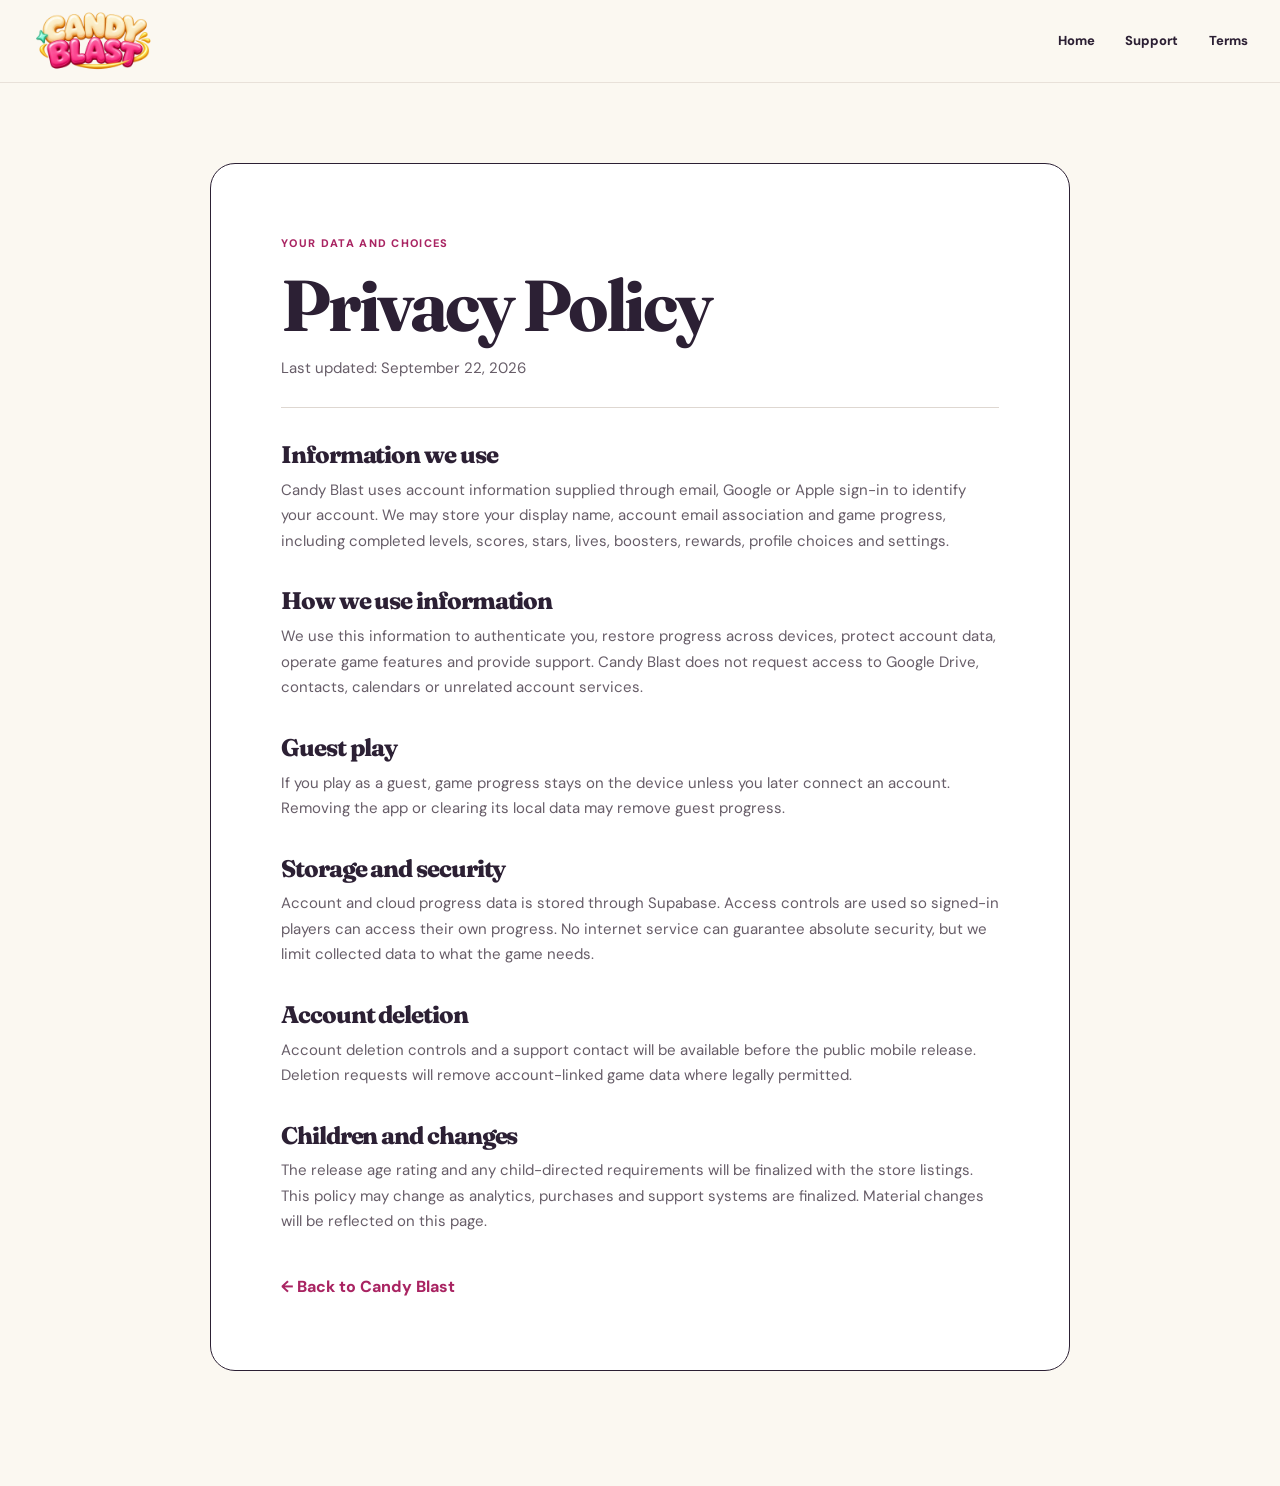
==== commit 28c6f871: "Rebuild official Candy Blast landing site" ====
--- a/privacy.html
+++ b/privacy.html
@@ -3,7 +3,7 @@
 <head>
   <meta charset="utf-8">
   <meta name="viewport" content="width=device-width, initial-scale=1, viewport-fit=cover">
-  <meta name="theme-color" content="#fffaf4">
+  <meta name="theme-color" content="#fbf8f1">
   <meta name="description" content="Candy Blast privacy policy.">
   <title>Privacy Policy — Candy Blast</title>
   <link rel="icon" href="images/ui/app-icon-512.png">
@@ -12,10 +12,11 @@
 </head>
 <body class="legal-page">
   <a class="skip-link" href="#main">Skip to content</a>
-  <header class="site-header is-scrolled" data-header>
-    <div class="header-inner">
-      <a class="brand" href="/" aria-label="Candy Blast home"><img src="images/ui/app-icon-512.png" alt="" width="48" height="48"><span>Candy Blast</span></a>
-      <nav class="primary-nav" aria-label="Legal navigation"><a href="/">Home</a><a href="terms.html">Terms</a></nav>
+  <header class="site-header" data-header>
+    <div class="header-inner wrap">
+      <a class="wordmark" href="/" aria-label="Candy Blast home"><img src="images/ui/candyblast-logo.webp" alt="Candy Blast" width="116" height="73"></a>
+      <button class="menu-toggle" type="button" aria-label="Open menu" aria-expanded="false" aria-controls="main-nav" data-menu-button><span></span><span></span><span></span></button>
+      <nav class="main-nav" id="main-nav" aria-label="Legal navigation" data-nav><a href="/">Home</a><a href="support.html">Support</a><a href="terms.html">Terms</a></nav>
     </div>
   </header>
   <main class="legal-main" id="main">
--- a/styles.css
+++ b/styles.css
@@ -1,399 +1,19 @@
-:root {
-  color-scheme: light;
-  --paper: #fffdf8;
-  --white: #fff;
-  --ink: #30243a;
-  --muted: #665b69;
-  --line: #e9e2e3;
-  --rose: #d92e78;
-  --rose-deep: #ab185d;
-  --butter: #ffe7a4;
-  --page: 1160px;
-}
-* { box-sizing: border-box; }
-html { scroll-behavior: smooth; scroll-padding-top: 100px; }
-body {
-  margin: 0;
-  min-width: 280px;
-  color: var(--ink);
-  background: var(--paper);
-  font: 400 16px/1.55 "Trebuchet MS", "Segoe UI", Arial, sans-serif;
-  -webkit-font-smoothing: antialiased;
-}
-body, main { overflow-x: clip; }
-button { font: inherit; }
-img, svg { display: block; max-width: 100%; }
-a { color: inherit; }
-button, a { -webkit-tap-highlight-color: transparent; }
-h1, h2, h3, p { margin-top: 0; }
-h1, h2, h3 { font-family: "Arial Rounded MT Bold", "Trebuchet MS", "Segoe UI", sans-serif; }
-.wrap { width: min(var(--page), calc(100% - 64px)); margin-inline: auto; }
-.section-space { padding-block: clamp(88px, 11vw, 154px); }
-.skip-link {
-  position: fixed;
-  z-index: 200;
-  top: 8px; left: 8px;
-  padding: 10px 15px;
-  color: var(--white);
-  border-radius: 4px;
-  background: var(--ink);
-  transform: translateY(-150%);
-}
-.skip-link:focus { transform: translateY(0); }
-:focus-visible { outline: 3px solid var(--rose); outline-offset: 4px; }
-
-.site-header {
-  position: relative;
-  z-index: 40;
-  background: var(--paper);
-  border-bottom: 1px solid var(--line);
-}
-.header-inner {
-  width: min(var(--page), calc(100% - 64px));
-  height: 83px;
-  margin-inline: auto;
-  display: flex;
-  align-items: center;
-  justify-content: space-between;
-  gap: 40px;
-}
-.brand {
-  display: inline-flex;
-  align-items: center;
-  flex: none;
-  gap: 11px;
-  text-decoration: none;
-  font-weight: 850;
-  font-size: 16px;
-  letter-spacing: -.025em;
-}
-.brand img { width: 40px; height: 40px; border-radius: 11px; }
-.primary-nav { display: flex; align-items: center; gap: clamp(18px, 3vw, 43px); }
-.primary-nav a {
-  color: #473a4a;
-  font-size: 13px;
-  font-weight: 700;
-  text-decoration: none;
-  white-space: nowrap;
-}
-.primary-nav a:hover, .footer-links a:hover { color: var(--rose-deep); }
-.primary-nav .nav-status {
-  display: inline-flex;
-  align-items: center;
-  gap: 9px;
-  padding: 10px 14px;
-  color: var(--rose-deep);
-  border: 1px solid #edc1d3;
-  border-radius: 100px;
-  background: #fff3f6;
-}
-.status-dot { display: inline-block; width: 7px; height: 7px; flex: none; border-radius: 50%; background: var(--rose); }
-.menu-button { display: none; }
-
-.hero {
-  position: relative;
-  background: linear-gradient(130deg, #fffdf8 0%, #fff9ee 64%, #fff5eb 100%);
-}
-.hero-grid {
-  display: grid;
-  grid-template-columns: minmax(0, 1fr) minmax(370px, .9fr);
-  align-items: center;
-  gap: clamp(50px, 6vw, 100px);
-  min-height: 672px;
-  padding-top: 53px;
-}
-.hero-copy { padding: 40px 0 55px; }
-.overline, .section-index {
-  color: var(--rose-deep);
-  font-size: 11px;
-  font-weight: 900;
-  letter-spacing: .16em;
-}
-.overline { display: flex; align-items: center; gap: 11px; margin-bottom: 27px; }
-.overline-mark { width: 23px; height: 3px; background: var(--rose); }
-h1 {
-  max-width: 670px;
-  margin-bottom: 28px;
-  font-size: clamp(54px, 5.5vw, 86px);
-  line-height: 1.02;
-  letter-spacing: -.06em;
-  font-weight: 900;
-}
-h1 em, h2 em { color: var(--rose); font-style: normal; }
-.hero-lead { max-width: 500px; margin-bottom: 36px; color: var(--muted); font-size: clamp(16px, 1.5vw, 19px); line-height: 1.62; }
-.hero-actions { display: flex; align-items: center; flex-wrap: wrap; gap: 19px 23px; }
-.primary-link {
-  min-height: 52px;
-  padding: 13px 20px;
-  display: inline-flex;
-  align-items: center;
-  gap: 26px;
-  color: white;
-  border-radius: 6px;
-  background: var(--ink);
-  text-decoration: none;
-  font-size: 13px;
-  font-weight: 800;
-  transition: background .2s ease, transform .2s ease;
-}
-.primary-link:hover { background: var(--rose-deep); transform: translateY(-2px); }
-.primary-link span { font-size: 19px; line-height: 1; }
-.hero-availability { display: inline-flex; align-items: center; gap: 9px; color: #655768; font-size: 12px; font-weight: 750; }
-.hero-detail { margin-top: 60px; padding-top: 18px; display: flex; gap: 17px; border-top: 1px solid #ded6d2; color: var(--muted); font-size: 11px; font-weight: 700; }
-.hero-detail span:first-child { color: var(--rose); }
-.hero-visual { position: relative; width: 100%; min-width: 0; height: 600px; display: flex; align-items: flex-end; justify-content: center; }
-.hero-image-frame {
-  position: relative;
-  width: min(100%, 468px);
-  height: 563px;
-  overflow: hidden;
-  border: 8px solid white;
-  border-bottom: 0;
-  border-radius: 215px 215px 0 0;
-  box-shadow: 0 0 0 1px #e9e0da, 0 18px 45px rgba(71,44,62,.11);
-  background: #9bdded;
-}
-.hero-image { width: 100%; height: 100%; object-fit: cover; object-position: center 45%; }
-.hero-image-frame::after { content: ""; position: absolute; inset: 55% 0 0; background: linear-gradient(transparent, rgba(36,25,46,.42)); pointer-events: none; }
-.hero-image-caption { position: absolute; z-index: 2; left: 25px; right: 25px; bottom: 22px; display: flex; justify-content: space-between; gap: 10px; color: white; font-size: 10px; font-weight: 900; letter-spacing: .12em; }
-.hero-candy { position: absolute; z-index: 3; filter: drop-shadow(0 10px 11px rgba(67,34,71,.2)); }
-.hero-candy-mint { width: 104px; left: -40px; bottom: 76px; transform: rotate(-18deg); animation: hover-candy 6s ease-in-out infinite; }
-.hero-candy-star { width: 99px; right: -39px; top: 69px; transform: rotate(17deg); animation: hover-candy 6.5s ease-in-out infinite reverse; }
-.hero-bottom { height: 47px; display: flex; align-items: center; gap: 14px; color: #806e7c; font-size: 9px; font-weight: 900; letter-spacing: .13em; }
-.hero-bottom span:last-child { color: var(--rose); font-size: 17px; line-height: 1; }
-
-.game-section { background: var(--white); }
-.game-layout { display: grid; grid-template-columns: minmax(0, .82fr) minmax(0, 1fr); align-items: center; gap: clamp(60px, 10vw, 150px); }
-.section-index { margin-bottom: 26px; }
-h2 { margin-bottom: 27px; font-size: clamp(40px, 4.5vw, 62px); line-height: 1.07; letter-spacing: -.055em; }
-.game-intro > p:not(.section-index), .progress-copy > p:not(.section-index), .release-copy > p:not(.section-index) { max-width: 485px; color: var(--muted); font-size: 17px; line-height: 1.7; }
-.game-highlights { display: flex; flex-wrap: wrap; gap: 24px 32px; margin-top: 55px; }
-.game-highlights div { min-width: 105px; padding-top: 14px; display: grid; border-top: 1px solid var(--line); }
-.game-highlights strong { font: 900 35px/1 "Arial Rounded MT Bold", "Trebuchet MS", sans-serif; }
-.game-highlights span { margin-top: 7px; color: var(--muted); font-size: 11px; font-weight: 700; }
-.game-illustration {
-  position: relative;
-  min-height: 488px;
-  padding: 30px;
-  overflow: hidden;
-  border-radius: 12px;
-  background: linear-gradient(145deg, #fbe9ee, #fff0cf 65%, #f2dce9);
-}
-.game-illustration::before, .game-illustration::after { content: ""; position: absolute; border: 1px solid rgba(171,87,114,.2); border-radius: 50%; }
-.game-illustration::before { width: 490px; height: 490px; left: 50%; top: 50%; transform: translate(-50%,-50%); }
-.game-illustration::after { width: 350px; height: 350px; left: 50%; top: 50%; transform: translate(-50%,-50%); }
-.game-illustration-top { position: relative; z-index: 2; display: flex; justify-content: space-between; color: #806073; font-size: 10px; font-weight: 900; letter-spacing: .1em; }
-.game-illustration-top span:last-child { color: var(--rose); font-size: 19px; }
-.candy-composition { position: absolute; inset: 53px 0 45px; }
-.illustration-candy { position: absolute; width: 110px; filter: drop-shadow(0 17px 13px rgba(93,50,82,.18)); }
-.illustration-candy.berry { width: 145px; left: 16%; top: 15%; transform: rotate(-14deg); }
-.illustration-candy.mint { width: 127px; left: 53%; top: 4%; transform: rotate(16deg); }
-.illustration-candy.star { width: 164px; left: 40%; top: 36%; transform: rotate(-4deg); }
-.illustration-candy.diamond { width: 128px; left: 9%; bottom: 1%; transform: rotate(8deg); }
-.illustration-candy.orange { width: 108px; right: 7%; bottom: 5%; transform: rotate(-16deg); }
-.game-illustration > p { position: absolute; z-index: 2; left: 30px; right: 30px; bottom: 9px; margin: 0; color: #61465c; font-size: 11px; font-weight: 800; letter-spacing: .04em; }
-
-.worlds-section { background: #f8f4ed; }
-.section-heading { margin-bottom: 42px; display: flex; align-items: end; justify-content: space-between; gap: 45px; }
-.section-heading h2 { margin-bottom: 0; }
-.section-heading > p { max-width: 320px; margin-bottom: 6px; color: var(--muted); font-size: 15px; line-height: 1.65; }
-.world-grid { display: grid; grid-template-columns: repeat(4, minmax(0, 1fr)); gap: 20px; }
-.world-card { min-width: 0; }
-.world-image { height: clamp(320px, 35vw, 410px); overflow: hidden; border-radius: 8px; background: #dfd3c8; }
-.world-image img { width: 100%; height: 100%; object-fit: cover; transition: transform .5s ease; }
-.world-card:hover .world-image img { transform: scale(1.045); }
-.world-meta { padding: 16px 2px 0; }
-.world-meta > span { color: var(--rose-deep); font-size: 10px; font-weight: 900; letter-spacing: .1em; }
-.world-meta h3 { margin: 7px 0 6px; font-size: clamp(18px, 1.65vw, 22px); letter-spacing: -.04em; }
-.world-meta p { margin: 0; color: var(--muted); font-size: 12px; line-height: 1.5; }
-
-.progress-section { background: var(--white); }
-.progress-layout { display: grid; grid-template-columns: minmax(0, .9fr) minmax(0, 1fr); align-items: center; gap: clamp(60px, 11vw, 150px); }
-.progress-visual { position: relative; height: 540px; overflow: hidden; border-radius: 8px; background: #d6eddf; }
-.progress-visual > img { width: 100%; height: 100%; object-fit: cover; object-position: center 55%; }
-.progress-visual::after { content: ""; position: absolute; inset: 65% 0 0; background: linear-gradient(transparent, rgba(36,25,46,.66)); }
-.progress-visual-label { position: absolute; z-index: 2; left: 28px; bottom: 27px; color: white; }
-.progress-visual-label span { display: block; margin-bottom: 8px; font-size: 10px; font-weight: 900; letter-spacing: .14em; }
-.progress-visual-label strong { font-family: "Arial Rounded MT Bold", "Trebuchet MS", sans-serif; font-size: 24px; line-height: 1.1; }
-.progress-list { margin: 37px 0 0; padding: 0; list-style: none; border-top: 1px solid var(--line); }
-.progress-list li { padding: 18px 0; display: grid; grid-template-columns: 36px 1fr; gap: 12px; border-bottom: 1px solid var(--line); }
-.progress-list li > span { padding-top: 4px; color: var(--rose); font-size: 11px; font-weight: 900; }
-.progress-list strong { font-size: 15px; }
-.progress-list p { margin: 3px 0 0; color: var(--muted); font-size: 13px; }
-
-.release-section { background: #fff4e9; }
-.release-layout { display: grid; grid-template-columns: minmax(0, 1fr) minmax(0, .85fr); align-items: center; gap: clamp(60px, 11vw, 150px); }
-.release-copy h2 { max-width: 600px; }
-.release-status { border-top: 1px solid #dbcfc8; }
-.release-platform { min-height: 95px; display: grid; grid-template-columns: 44px 1fr; align-items: center; gap: 19px; border-bottom: 1px solid #dbcfc8; }
-.platform-icon { width: 44px; height: 44px; padding: 11px; display: grid; place-items: center; border-radius: 12px; background: var(--white); }
-.platform-icon svg { width: 100%; height: 100%; fill: var(--ink); }
-.release-platform > span:nth-child(2) { display: grid; }
-.release-platform strong { font-size: 15px; }
-.release-platform small { color: var(--muted); font-size: 12px; }
-
-.faq-section { background: var(--paper); }
-.faq-layout { display: grid; grid-template-columns: minmax(0, .75fr) minmax(0, 1fr); gap: clamp(55px, 10vw, 140px); }
-.faq-list { border-top: 1px solid var(--line); }
-.faq-list details { border-bottom: 1px solid var(--line); }
-.faq-list summary { position: relative; padding: 22px 42px 22px 0; cursor: pointer; list-style: none; font-size: 15px; font-weight: 850; }
-.faq-list summary::-webkit-details-marker { display: none; }
-.faq-list summary span { position: absolute; right: 8px; top: 28px; width: 12px; height: 12px; }
-.faq-list summary span::before, .faq-list summary span::after { content: ""; position: absolute; background: var(--rose); border-radius: 2px; }
-.faq-list summary span::before { width: 12px; height: 2px; top: 5px; }
-.faq-list summary span::after { width: 2px; height: 12px; left: 5px; transition: transform .2s ease; }
-.faq-list details[open] summary span::after { transform: rotate(90deg); }
-.faq-list details p { margin: -2px 0 22px; color: var(--muted); font-size: 14px; line-height: 1.7; }
-
-.site-footer { color: #f7eff1; background: #30243a; }
-.footer-main { min-height: 250px; padding-block: 65px 55px; display: grid; grid-template-columns: 1.6fr .7fr .7fr; gap: 40px; }
-.footer-main .brand { color: white; }
-.footer-main > div:first-child p { max-width: 220px; margin: 13px 0 0; color: #c4b6c6; font-size: 13px; }
-.footer-links { display: grid; align-content: start; justify-items: start; gap: 11px; }
-.footer-links a { color: #d4c6d5; font-size: 13px; text-decoration: none; }
-.footer-links a:hover { color: white; }
-.footer-bottom { min-height: 56px; padding-block: 17px; display: flex; justify-content: space-between; gap: 20px; border-top: 1px solid rgba(255,255,255,.14); color: #ad9faf; font-size: 11px; }
-
-.legal-page { min-height: 100vh; background: var(--paper); }
-.legal-main { width: min(820px, calc(100% - 48px)); margin: 0 auto; padding: 84px 0 115px; }
-.legal-card { padding: clamp(28px, 6vw, 68px); border: 1px solid var(--line); border-radius: 10px; background: var(--white); }
-.legal-card .eyebrow { margin-bottom: 18px; color: var(--rose-deep); font-size: 11px; font-weight: 900; letter-spacing: .13em; text-transform: uppercase; }
-.legal-card .eyebrow span { display: none; }
-.legal-card h1 { margin-bottom: 14px; font-size: clamp(40px, 5vw, 60px); }
-.legal-date { padding-bottom: 29px; border-bottom: 1px solid var(--line); color: var(--muted); font-size: 12px; }
-.legal-card h2 { margin: 35px 0 8px; font-size: 21px; letter-spacing: -.03em; }
-.legal-card p, .legal-card li { color: var(--muted); font-size: 15px; }
-.legal-back { display: inline-block; margin-top: 28px; color: var(--rose-deep); font-size: 14px; font-weight: 850; text-decoration: none; }
-
-@keyframes hover-candy { 0%, 100% { translate: 0 0; } 50% { translate: 0 -12px; } }
-@media (max-width: 980px) {
-  .hero-grid { grid-template-columns: minmax(0, 1fr) minmax(300px, .9fr); gap: 35px; }
-  .hero-visual { height: 535px; }
-  .hero-image-frame { height: 495px; }
-  .hero-candy-mint { left: -21px; }
-  .hero-candy-star { right: -21px; }
-  .game-layout, .progress-layout, .release-layout { gap: 50px; }
-  .world-grid { grid-template-columns: repeat(2, minmax(0, 1fr)); gap: 32px 18px; }
-  .world-image { height: 430px; }
-}
-@media (max-width: 720px) {
-  html { scroll-padding-top: 75px; }
-  .wrap, .header-inner { width: min(100% - 40px, 560px); }
-  .header-inner { height: 69px; }
-  .menu-button {
-    position: relative;
-    width: 44px; height: 44px;
-    padding: 0;
-    display: grid;
-    place-content: center;
-    gap: 6px;
-    border: 1px solid var(--line);
-    border-radius: 6px;
-    background: white;
-    cursor: pointer;
-  }
-  .menu-button span { display: block; width: 19px; height: 2px; border-radius: 2px; background: var(--ink); transition: transform .2s ease; }
-  .menu-button[aria-expanded="true"] span:first-child { transform: translateY(4px) rotate(45deg); }
-  .menu-button[aria-expanded="true"] span:last-child { transform: translateY(-4px) rotate(-45deg); }
-  .primary-nav {
-    position: absolute;
-    top: 68px; left: 0; right: 0;
-    padding: 15px 20px 24px;
-    display: none;
-    flex-direction: column;
-    align-items: stretch;
-    gap: 0;
-    border-bottom: 1px solid var(--line);
-    background: var(--paper);
-    box-shadow: 0 18px 25px rgba(45,32,45,.08);
-  }
-  .primary-nav.is-open { display: flex; }
-  .primary-nav a { padding: 13px 0; font-size: 15px; }
-  .primary-nav .nav-status { width: fit-content; margin-top: 7px; padding: 10px 14px; }
-  .hero-grid { display: flex; flex-direction: column; gap: 0; min-height: 0; padding-top: 56px; }
-  .hero-copy { width: 100%; padding: 0; }
-  h1 { font-size: clamp(50px, 10vw, 74px); }
-  .hero-lead { max-width: 500px; }
-  .hero-detail { margin-top: 46px; }
-  .hero-visual { width: min(100%, 450px); height: 510px; margin-top: 38px; }
-  .hero-image-frame { width: min(100% - 22px, 400px); height: 475px; }
-  .hero-candy-mint { left: -3px; bottom: 45px; }
-  .hero-candy-star { right: -3px; top: 40px; }
-  .game-layout, .progress-layout, .release-layout, .faq-layout { grid-template-columns: 1fr; gap: 42px; }
-  .game-illustration { min-height: 430px; }
-  .section-heading { display: block; }
-  .section-heading > p { max-width: 480px; margin-top: 24px; }
-  .progress-visual { max-height: 490px; }
-  .progress-copy { grid-row: 1; }
-  .release-status { width: 100%; }
-  .faq-layout { gap: 23px; }
-  .legal-page .primary-nav {
-    position: static;
-    padding: 0;
-    display: flex;
-    flex-direction: row;
-    align-items: center;
-    gap: 16px;
-    border: 0;
-    background: transparent;
-    box-shadow: none;
-  }
-  .legal-page .primary-nav a { padding: 5px 0; font-size: 13px; }
-}
-@media (max-width: 520px) {
-  .wrap, .header-inner { width: calc(100% - 36px); }
-  .section-space { padding-block: 80px; }
-  .hero-grid { padding-top: 48px; }
-  .overline { font-size: 9px; letter-spacing: .13em; }
-  h1 { font-size: clamp(46px, 13vw, 62px); }
-  .hero-lead { font-size: 16px; }
-  .hero-actions { align-items: flex-start; flex-direction: column; gap: 18px; }
-  .hero-detail { margin-top: 38px; }
-  .hero-visual { height: 446px; margin-top: 35px; }
-  .hero-image-frame { height: 415px; }
-  .hero-candy { width: 73px; }
-  .hero-candy-mint { left: -9px; }
-  .hero-candy-star { right: -9px; }
-  .hero-bottom { height: 46px; }
-  h2 { font-size: clamp(38px, 10vw, 52px); }
-  .game-highlights { gap: 20px; margin-top: 36px; }
-  .game-highlights div { min-width: 83px; }
-  .game-highlights strong { font-size: 29px; }
-  .game-illustration { min-height: 350px; }
-  .game-illustration::before { width: 350px; height: 350px; }
-  .game-illustration::after { width: 245px; height: 245px; }
-  .illustration-candy.berry { width: 102px; }
-  .illustration-candy.mint { width: 90px; }
-  .illustration-candy.star { width: 120px; }
-  .illustration-candy.diamond { width: 90px; }
-  .illustration-candy.orange { width: 80px; }
-  .world-grid {
-    display: flex;
-    gap: 13px;
-    margin-right: -18px;
-    padding: 0 18px 15px 0;
-    overflow-x: auto;
-    scroll-snap-type: x mandatory;
-    scrollbar-width: thin;
-  }
-  .world-card { width: min(76vw, 295px); flex: none; scroll-snap-align: start; }
-  .world-image { height: 370px; }
-  .progress-visual { height: 400px; }
-  .release-platform { min-height: 82px; }
-  .faq-list summary { padding-block: 20px; }
-  .footer-main { padding-block: 57px 45px; grid-template-columns: 1fr 1fr; gap: 35px 15px; }
-  .footer-main > div:first-child { grid-column: 1 / -1; }
-  .footer-bottom { flex-direction: column; gap: 4px; }
-  .legal-main { width: calc(100% - 28px); padding-block: 40px 80px; }
-  .legal-card { padding: 26px; }
-}
-@media (max-width: 330px) {
-  .wrap, .header-inner { width: calc(100% - 28px); }
-  .hero-availability { font-size: 11px; }
-  .hero-image-frame { width: calc(100% - 12px); }
-  .game-highlights { gap: 12px; }
-}
-@media (prefers-reduced-motion: reduce) {
-  html { scroll-behavior: auto; }
-  *, *::before, *::after { animation-duration: .01ms !important; transition-duration: .01ms !important; }
-}
+@import url('https://fonts.googleapis.com/css2?family=DM+Sans:wght@400;500;600;700;800&family=Fraunces:opsz,wght,SOFT,WONK@9..144,700,40,1;9..144,800,40,1&display=swap');
+:root{color-scheme:light;--paper:#fbf8f1;--cream:#fffdf7;--ink:#2c2034;--plum:#4a2950;--muted:#675d68;--line:#ded7d1;--pink:#ed5b98;--pink-dark:#a92462;--mint:#a9eaca;--peach:#ffd4a7;--sky:#c5e8f4;--page:1240px}
+*{box-sizing:border-box}html{scroll-behavior:smooth;scroll-padding-top:88px}body{margin:0;min-width:280px;background:var(--paper);color:var(--ink);font:400 16px/1.55 'DM Sans','Segoe UI',sans-serif;-webkit-font-smoothing:antialiased}body,main{overflow-x:clip}button{font:inherit}img,svg{display:block;max-width:100%}a{color:inherit}button,a{-webkit-tap-highlight-color:transparent}:focus-visible{outline:3px solid var(--pink-dark);outline-offset:4px}h1,h2,h3,p{margin-top:0}h1,h2,h3{font-family:'Fraunces',Georgia,serif;font-optical-sizing:auto;letter-spacing:-.045em}.wrap{width:min(var(--page),calc(100% - 64px));margin-inline:auto}.section-pad{padding-block:clamp(86px,9vw,140px)}.skip-link{position:fixed;top:8px;left:8px;z-index:200;padding:10px 16px;background:var(--ink);color:#fff;transform:translateY(-160%)}.skip-link:focus{transform:none}
+.site-header{position:relative;z-index:50;background:var(--paper);border-bottom:1px solid #e8e1d9}.header-inner{height:82px;display:flex;justify-content:space-between;align-items:center;gap:30px}.wordmark{display:block;flex:none;width:122px;text-decoration:none}.wordmark img{width:100%;height:auto}.main-nav{display:flex;align-items:center;gap:clamp(18px,2.4vw,38px)}.main-nav a{text-decoration:none;white-space:nowrap;font-size:13px;font-weight:800;transition:color .2s}.main-nav a:hover{color:var(--pink-dark)}.main-nav .nav-cta{display:inline-flex;align-items:center;gap:24px;padding:11px 16px;background:var(--mint);border:1.5px solid var(--ink);border-radius:999px}.main-nav .nav-cta:hover{background:#8addb2;color:var(--ink)}.menu-toggle{display:none}
+.hero{padding-top:clamp(62px,8vw,120px);background:var(--paper)}.hero-intro{text-align:center}.eyebrow{display:flex;align-items:center;justify-content:center;gap:12px;margin:0 0 18px;font-size:11px;font-weight:800;letter-spacing:.19em}.eyebrow-star{font-size:20px;line-height:1;color:var(--pink)}.hero h1{margin:0 auto 19px;max-width:970px;font-size:clamp(64px,8.2vw,130px);line-height:.93;font-weight:800}.highlight-word{position:relative;white-space:nowrap;color:var(--pink-dark)}.highlight-word svg{position:absolute;left:-2%;bottom:-.13em;width:105%;height:.24em;overflow:visible}.highlight-word path{fill:none;stroke:var(--pink);stroke-width:10;stroke-linecap:round}.hero-lede{max-width:590px;margin:32px auto 26px;color:var(--muted);font-size:clamp(16px,1.6vw,19px);line-height:1.6}.hero-buttons{display:flex;justify-content:center;flex-wrap:wrap;gap:12px}.button{min-height:52px;padding:13px 20px;display:inline-flex;align-items:center;justify-content:center;gap:30px;border:1.5px solid var(--ink);border-radius:12px;text-decoration:none;font-weight:800;font-size:14px;transition:transform .2s,background .2s}.button:hover{transform:translateY(-3px)}.button-primary{background:var(--mint)}.button-primary:hover{background:#8addb2}.button-outline{background:transparent}.button-outline:hover{background:#fff}.button span{font-size:19px;line-height:1}
+.hero-stage{position:relative;height:clamp(430px,55vw,660px);margin-top:76px;isolation:isolate}.stage-art,.stage-overlay{position:absolute;inset:0;overflow:hidden;border-radius:32px}.stage-art{background:#acd7d0}.stage-art img{width:100%;height:100%;object-fit:cover;object-position:center 54%}.stage-overlay{z-index:1;background:linear-gradient(180deg,rgba(34,28,48,.25) 0%,transparent 25%,transparent 52%,rgba(34,28,48,.44) 100%);pointer-events:none}.stage-top,.stage-bottom{position:absolute;left:35px;right:35px;z-index:3;display:flex;justify-content:space-between;align-items:center;gap:15px;color:#fff;font-weight:800}.stage-top{top:27px}.stage-bottom{bottom:24px;font-size:15px}.stage-bottom span:last-child{font-size:12px}.stage-label{display:inline-flex;align-items:center;gap:8px;font-size:10px;letter-spacing:.16em}.stage-label i{width:8px;height:8px;background:var(--mint);border-radius:50%}.stage-counter{font-size:16px}.stage-counter span{opacity:.65}.stage-logo{position:absolute;z-index:3;left:50%;top:50%;width:clamp(260px,37vw,520px);height:auto;transform:translate(-50%,-45%);filter:drop-shadow(0 18px 20px rgba(75,35,66,.3))}.stage-candy{position:absolute;z-index:4;width:clamp(90px,11vw,152px);filter:drop-shadow(0 13px 12px rgba(68,30,65,.22));animation:float 6s ease-in-out infinite;pointer-events:none}.stage-candy-left{left:-43px;bottom:14%;transform:rotate(-20deg)}.stage-candy-right{right:-35px;top:15%;transform:rotate(19deg);animation-delay:-2s}.chapter-strip{min-height:105px;display:grid;grid-template-columns:repeat(3,1fr);border-bottom:1px solid var(--line)}.chapter-strip>div{display:flex;align-items:center;justify-content:center;gap:10px;min-width:0;font-size:13px}.chapter-strip>div+div{border-left:1px solid var(--line)}.chapter-strip strong{font:800 32px/1 'Fraunces',Georgia,serif}.strip-icon{font-size:21px;color:var(--pink-dark)}
+.section-kicker{display:flex;align-items:center;gap:12px;margin:0 0 23px;color:var(--pink-dark);font-size:11px;font-weight:800;letter-spacing:.14em}.section-kicker span{display:grid;place-items:center;width:32px;height:32px;border:1px solid var(--pink-dark);border-radius:50%;font-size:11px;letter-spacing:0}h2{font-size:clamp(44px,5.2vw,76px);line-height:1.03;font-weight:800}h2 em{font-style:normal;color:var(--pink-dark)}.section-lede{max-width:445px;color:var(--muted);font-size:17px;line-height:1.75}.text-link{display:inline-flex;gap:16px;margin-top:16px;padding-bottom:4px;border-bottom:2px solid var(--pink-dark);color:var(--pink-dark);text-decoration:none;font-weight:800;font-size:14px}.text-link:hover{gap:24px}.game-section{background:#fff}.game-layout{display:grid;grid-template-columns:minmax(0,.85fr) minmax(0,1fr);align-items:center;gap:clamp(50px,8vw,125px)}.game-copy h2{margin-bottom:25px}.candy-card{position:relative;height:510px;overflow:hidden;background:#fff1e1;border:1.5px solid var(--ink);border-radius:30px}.candy-card:before,.candy-card:after{content:'';position:absolute;left:50%;top:50%;width:410px;height:410px;border:1.5px dashed rgba(111,66,102,.28);border-radius:50%;transform:translate(-50%,-50%)}.candy-card:after{width:280px;height:280px}.card-caption,.card-foot{position:absolute;z-index:3;left:30px;right:30px;font-size:11px;font-weight:800;letter-spacing:.12em}.card-caption{top:25px;display:flex;justify-content:space-between}.card-caption span:last-child{color:var(--pink-dark);font-size:16px;line-height:1}.card-foot{bottom:25px;letter-spacing:0;font-size:13px}.candy-cluster{position:absolute;inset:50px 0 45px}.candy-cluster img{position:absolute;filter:drop-shadow(0 16px 13px rgba(64,42,58,.18))}.candy-one{width:155px;top:8%;left:9%;transform:rotate(-16deg)}.candy-two{width:146px;top:2%;right:13%;transform:rotate(15deg)}.candy-three{width:176px;top:35%;left:38%;transform:rotate(-10deg)}.candy-four{width:132px;left:14%;bottom:1%;transform:rotate(7deg)}.candy-five{width:119px;right:7%;bottom:7%;transform:rotate(-13deg)}
+.worlds-section{background:var(--paper)}.worlds-heading{display:flex;align-items:end;justify-content:space-between;gap:55px;margin-bottom:41px}.worlds-heading h2{margin-bottom:0}.worlds-heading>p{max-width:270px;margin:0 0 7px;color:var(--muted);line-height:1.7}.world-showcase{display:grid;grid-template-columns:minmax(310px,.7fr) minmax(0,1fr);min-height:600px;border:1.5px solid var(--ink);border-radius:28px;overflow:hidden;background:#fff}.world-selector{display:grid;grid-template-rows:repeat(4,1fr)}.world-tab{width:100%;padding:22px 26px;display:grid;grid-template-columns:34px 1fr 28px;align-items:center;gap:18px;border:0;border-bottom:1px solid var(--line);background:#fff;text-align:left;color:var(--ink);cursor:pointer;transition:background .2s}.world-tab:last-child{border-bottom:0}.world-tab:hover{background:#fff7ef}.world-tab.is-active{background:#fce6ec}.world-number{align-self:start;margin-top:4px;font-size:12px;font-weight:800;color:var(--pink-dark)}.world-tab strong,.world-tab small{display:block}.world-tab strong{font:800 clamp(22px,2.4vw,33px)/1.1 'Fraunces',Georgia,serif;letter-spacing:-.04em}.world-tab small{margin-top:7px;color:var(--muted);font-size:12px}.world-arrow{font-size:23px;line-height:1;color:var(--pink-dark)}.world-panel{position:relative;min-height:600px;overflow:hidden;background:#d2e6d1}.world-panel>img{width:100%;height:100%;object-fit:cover;object-position:center 52%;position:absolute;inset:0;transition:opacity .18s}.world-panel:after{content:'';position:absolute;inset:50% 0 0;background:linear-gradient(transparent,rgba(33,22,40,.58))}.world-panel-caption{position:absolute;z-index:2;left:35px;bottom:28px;color:#fff}.world-panel-caption span{display:block;margin-bottom:4px;font-size:11px;font-weight:800;letter-spacing:.15em}.world-panel-caption strong{font:800 clamp(30px,4vw,54px)/1.1 'Fraunces',Georgia,serif;letter-spacing:-.04em}
+.how-section{background:#fff}.how-head{text-align:center;margin-bottom:47px}.how-head .section-kicker{justify-content:center}.how-head h2{margin:0}.how-grid{display:grid;grid-template-columns:repeat(3,minmax(0,1fr));gap:17px}.how-card{position:relative;min-height:395px;padding:28px 29px 31px;border:1.5px solid var(--ink);border-radius:24px;background:#f6f1ec}.how-card:nth-child(2){background:#ecf8f1}.how-card:nth-child(3){background:#f8eef4}.how-num{font-size:12px;font-weight:800;color:var(--pink-dark)}.how-illustration{height:200px;display:flex;align-items:center;justify-content:center}.match-ill img{width:74px;margin-left:-9px;filter:drop-shadow(0 8px 8px rgba(61,39,58,.14))}.match-ill img:nth-child(2){transform:translateY(-14px)}.combo-ill img{width:97px;filter:drop-shadow(0 9px 8px rgba(61,39,58,.15))}.combo-ill img:first-child{transform:rotate(-12deg)}.combo-ill img:last-child{transform:rotate(11deg)}.combo-ill span{margin:0 -8px;color:#d68e35;font-size:32px;z-index:2}.goal-ring{width:125px;height:125px;display:grid;place-items:center;border:14px solid #f7bd63;border-radius:50%;box-shadow:inset 0 0 0 4px #ef9f41;color:#f29a3c;font-size:52px}.goal-spark{margin:-105px 0 0 6px;color:var(--pink);font-size:30px}.how-card h3{margin:0 0 7px;font-size:26px}.how-card p{max-width:280px;margin:0;color:var(--muted);font-size:14px;line-height:1.6}
+.journey-section{background:#f1eee7}.journey-layout{display:grid;grid-template-columns:minmax(0,.95fr) minmax(0,1fr);align-items:center;gap:clamp(60px,8vw,125px)}.journey-image{position:relative;height:570px;border-radius:28px;overflow:hidden}.journey-image>img{width:100%;height:100%;object-fit:cover;object-position:center 55%}.image-stamp{position:absolute;right:22px;bottom:22px;width:146px;height:146px;display:grid;place-content:center;border:2px solid var(--ink);border-radius:50%;background:var(--mint);text-align:center;font-size:12px;font-weight:800;line-height:1.3;transform:rotate(12deg)}.image-stamp b{display:block;font-size:25px;font-weight:500}.journey-copy h2{margin-bottom:25px}.journey-copy>p:not(.section-kicker){max-width:470px;color:var(--muted);font-size:17px;line-height:1.75}.journey-note{display:flex;align-items:center;gap:15px;margin-top:35px;padding-top:22px;border-top:1px solid #cec6c4;font-size:13px;font-weight:800}.journey-note>span:first-child{font-size:28px;color:var(--pink-dark)}
+.release-section{position:relative;background:#ffe6c6;overflow:hidden}.release-wrap{position:relative;text-align:center}.release-wrap>.section-kicker{justify-content:center}.release-wrap h2{margin:0 auto 24px}.release-wrap>p:not(.section-kicker){max-width:525px;margin:0 auto 30px;color:#5d4e55;font-size:17px;line-height:1.65}.store-row{display:flex;justify-content:center;flex-wrap:wrap;gap:12px}.store-card{min-width:224px;padding:13px 20px;display:flex;align-items:center;gap:14px;border:1.5px solid var(--ink);border-radius:15px;background:#fff;text-align:left}.store-mark{width:31px;height:31px;display:block}.store-mark svg{width:100%;height:100%;fill:var(--ink)}.store-card small,.store-card strong{display:block}.store-card small{font-size:9px;font-weight:800;letter-spacing:.13em;color:#776b70}.store-card strong{font-size:17px;line-height:1.2}.release-doodle{position:absolute;right:8%;top:18%;color:var(--pink-dark);font-size:78px;line-height:1;transform:rotate(15deg)}
+.faq-section{background:var(--paper)}.faq-layout{display:grid;grid-template-columns:minmax(0,.8fr) minmax(0,1fr);gap:clamp(50px,8vw,120px)}.faq-layout h2{margin-bottom:22px}.faq-layout>div:first-child>p:last-child{color:var(--muted)}.faq-layout a{color:var(--pink-dark);font-weight:800}.faq-list{border-top:1px solid var(--line)}.faq-list details{border-bottom:1px solid var(--line)}.faq-list summary{position:relative;list-style:none;padding:24px 37px 24px 0;cursor:pointer;font-weight:800}.faq-list summary::-webkit-details-marker{display:none}.faq-list summary span:before,.faq-list summary span:after{content:'';position:absolute;right:8px;top:35px;width:14px;height:2px;background:var(--pink-dark);border-radius:1px}.faq-list summary span:after{transform:rotate(90deg);transition:transform .2s}.faq-list details[open] summary span:after{transform:rotate(0)}.faq-list details p{max-width:530px;margin:-6px 0 23px;color:var(--muted);font-size:14px;line-height:1.7}
+.site-footer{background:var(--ink);color:#fff}.footer-top{padding-block:58px 55px;display:flex;justify-content:space-between;gap:45px}.footer-logo{display:block;width:170px}.footer-logo img{width:100%;height:auto}.footer-top>div:first-child p{margin:5px 0 0;color:#e0cddf;font-size:13px}.footer-nav{display:flex;gap:clamp(60px,9vw,150px)}.footer-nav>div{display:grid;align-content:start;justify-items:start;gap:10px}.footer-nav strong{margin-bottom:5px;color:#c6a9c3;font-size:10px;letter-spacing:.13em}.footer-nav a{color:#fff;text-decoration:none;font-size:13px}.footer-nav a:hover{text-decoration:underline}.footer-bottom{min-height:60px;padding-block:18px;display:flex;justify-content:space-between;gap:20px;border-top:1px solid #5e4c62;color:#c8b8c7;font-size:12px}
+.legal-page{background:var(--paper)}.legal-main{width:min(860px,calc(100% - 40px));margin:auto;padding:80px 0 115px}.legal-card{padding:clamp(30px,6vw,70px);border:1.5px solid var(--ink);border-radius:25px;background:#fff}.legal-card .eyebrow{justify-content:flex-start;margin-bottom:16px;color:var(--pink-dark);font-size:11px;letter-spacing:.12em;text-transform:uppercase}.legal-card .eyebrow span{display:none}.legal-card h1{margin:0 0 15px;font-size:clamp(46px,6vw,72px);line-height:1}.legal-date{padding-bottom:26px;border-bottom:1px solid var(--line);color:var(--muted);font-size:12px}.legal-card h2{margin:33px 0 8px;font-size:24px;line-height:1.2}.legal-card p,.legal-card li{color:var(--muted);font-size:15px;line-height:1.7}.legal-back{display:inline-block;margin-top:25px;color:var(--pink-dark);font-weight:800;text-decoration:none}.support-grid{display:grid;grid-template-columns:repeat(2,1fr);gap:15px;margin-top:32px}.support-box{padding:25px;border:1px solid var(--line);border-radius:16px;background:var(--paper)}.support-box h2{margin-top:0}.support-box p:last-child{margin-bottom:0}.support-box a{color:var(--pink-dark);font-weight:800;overflow-wrap:anywhere}
+@keyframes float{0%,100%{translate:0 0}50%{translate:0 -13px}}
+@media(max-width:1000px){.world-showcase{grid-template-columns:minmax(270px,.75fr) minmax(0,1fr)}.world-tab{padding:20px 18px;gap:9px}.world-tab strong{font-size:24px}.stage-candy-left{left:-18px}.stage-candy-right{right:-17px}.release-doodle{right:0;top:8%;opacity:.5}}
+@media(max-width:760px){html{scroll-padding-top:68px}.wrap{width:min(100% - 36px,620px)}.header-inner{height:68px}.wordmark{width:99px}.menu-toggle{width:43px;height:43px;display:grid;place-content:center;gap:5px;border:1.5px solid var(--ink);border-radius:10px;background:#fff;cursor:pointer}.menu-toggle span{width:19px;height:2px;background:var(--ink);border-radius:2px;transition:transform .2s,opacity .2s}.menu-toggle[aria-expanded=true] span:first-child{transform:translateY(7px) rotate(45deg)}.menu-toggle[aria-expanded=true] span:nth-child(2){opacity:0}.menu-toggle[aria-expanded=true] span:last-child{transform:translateY(-7px) rotate(-45deg)}.main-nav{position:absolute;top:67px;left:0;right:0;padding:18px max(18px,calc((100% - 620px)/2)) 25px;display:none;align-items:stretch;gap:0;background:var(--paper);border-bottom:1px solid var(--ink);box-shadow:0 14px 20px rgba(35,20,35,.08)}.main-nav.is-open{display:grid}.main-nav>a{padding:14px 0;border-bottom:1px solid var(--line);font-size:16px}.main-nav .nav-cta{margin-top:14px;padding:12px 17px;justify-content:space-between;border:1.5px solid var(--ink)}.hero{padding-top:61px}.hero h1{font-size:clamp(52px,10.2vw,83px)}.hero-stage{height:480px;margin-top:55px}.stage-art,.stage-overlay{border-radius:24px}.stage-logo{width:min(73vw,360px)}.stage-candy{width:86px}.chapter-strip{min-height:85px}.chapter-strip>div{gap:5px;font-size:11px}.chapter-strip strong{font-size:26px}.strip-icon{font-size:15px}.section-pad{padding-block:82px}.game-layout,.journey-layout,.faq-layout{grid-template-columns:1fr;gap:38px}.candy-card{height:440px}.worlds-heading{display:block}.worlds-heading>p{max-width:500px;margin-top:18px}.world-showcase{grid-template-columns:1fr}.world-selector{grid-template-columns:repeat(2,1fr);grid-template-rows:repeat(2,1fr)}.world-tab{min-height:85px;border-right:1px solid var(--line)}.world-tab:nth-child(2){border-right:0}.world-tab:nth-child(3){border-bottom:0}.world-panel{min-height:390px}.how-grid{grid-template-columns:1fr;gap:13px}.how-card{min-height:210px;padding:20px;display:grid;grid-template-columns:135px 1fr;grid-template-rows:auto auto auto;column-gap:20px;align-content:center}.how-num{grid-column:2;grid-row:1}.how-illustration{height:130px;grid-column:1;grid-row:1/4}.how-card h3{grid-column:2;grid-row:2;font-size:23px}.how-card p{grid-column:2;grid-row:3}.match-ill img{width:48px}.combo-ill img{width:61px}.combo-ill span{font-size:21px}.goal-ring{width:92px;height:92px;border-width:9px;font-size:39px}.goal-spark{margin:-70px 0 0 3px}.journey-image{height:500px}.journey-copy{grid-row:1}.release-doodle{display:none}.footer-top{flex-direction:column;gap:37px}.footer-nav{gap:80px}.legal-main{padding-top:50px}}
+@media(max-width:480px){.wrap{width:calc(100% - 30px)}.eyebrow{gap:6px;font-size:9px;letter-spacing:.09em}.eyebrow-star{font-size:15px}.hero h1{font-size:clamp(46px,11.5vw,62px)}.hero-lede{margin-top:25px;font-size:15px}.hero-buttons{gap:9px}.button{min-height:47px;padding:10px 13px;gap:13px;font-size:12px}.hero-stage{height:400px;margin-top:45px}.stage-top,.stage-bottom{left:18px;right:18px}.stage-top{top:17px}.stage-bottom{bottom:17px}.stage-label{font-size:8px;letter-spacing:.09em}.stage-counter{font-size:12px}.stage-bottom{font-size:12px}.stage-bottom span:last-child{font-size:10px}.stage-candy{width:69px}.stage-candy-left{left:-12px;bottom:19%}.stage-candy-right{right:-9px;top:21%}.chapter-strip{min-height:78px}.chapter-strip>div{display:grid;justify-content:center;align-content:center;grid-template-columns:auto auto;gap:0 4px;font-size:9px;line-height:1.2}.chapter-strip strong{font-size:23px}.chapter-strip>div>span:last-child{grid-column:1/3;text-align:center}.strip-icon{font-size:13px}.section-pad{padding-block:72px}h2{font-size:clamp(40px,10vw,52px)}.section-lede,.journey-copy>p:not(.section-kicker){font-size:15px}.candy-card{height:355px}.candy-one{width:105px}.candy-two{width:100px}.candy-three{width:125px}.candy-four{width:91px}.candy-five{width:83px}.card-caption,.card-foot{left:18px;right:18px}.worlds-heading{margin-bottom:26px}.world-tab{grid-template-columns:22px 1fr;gap:7px;padding:12px;min-height:80px}.world-tab strong{font-size:17px}.world-tab small{font-size:10px}.world-arrow{display:none}.world-number{font-size:10px}.world-panel{min-height:355px}.world-panel-caption{left:19px;bottom:17px}.world-panel-caption strong{font-size:31px}.how-card{grid-template-columns:102px 1fr;gap:0 12px;min-height:175px;padding:15px}.how-illustration{height:108px}.how-card h3{font-size:19px}.how-card p{font-size:12px}.match-ill img{width:38px}.combo-ill img{width:48px}.goal-ring{width:76px;height:76px;font-size:30px}.journey-image{height:395px}.image-stamp{width:104px;height:104px;right:13px;bottom:13px;font-size:9px}.image-stamp b{font-size:19px}.store-row{flex-direction:column;align-items:center}.store-card{width:min(100%,280px)}.faq-list summary{font-size:14px}.footer-nav{gap:40px}.footer-bottom{font-size:10px}.support-grid{grid-template-columns:1fr}}
+@media(prefers-reduced-motion:reduce){html{scroll-behavior:auto}*,*:before,*:after{animation-duration:.01ms!important;transition-duration:.01ms!important}}
